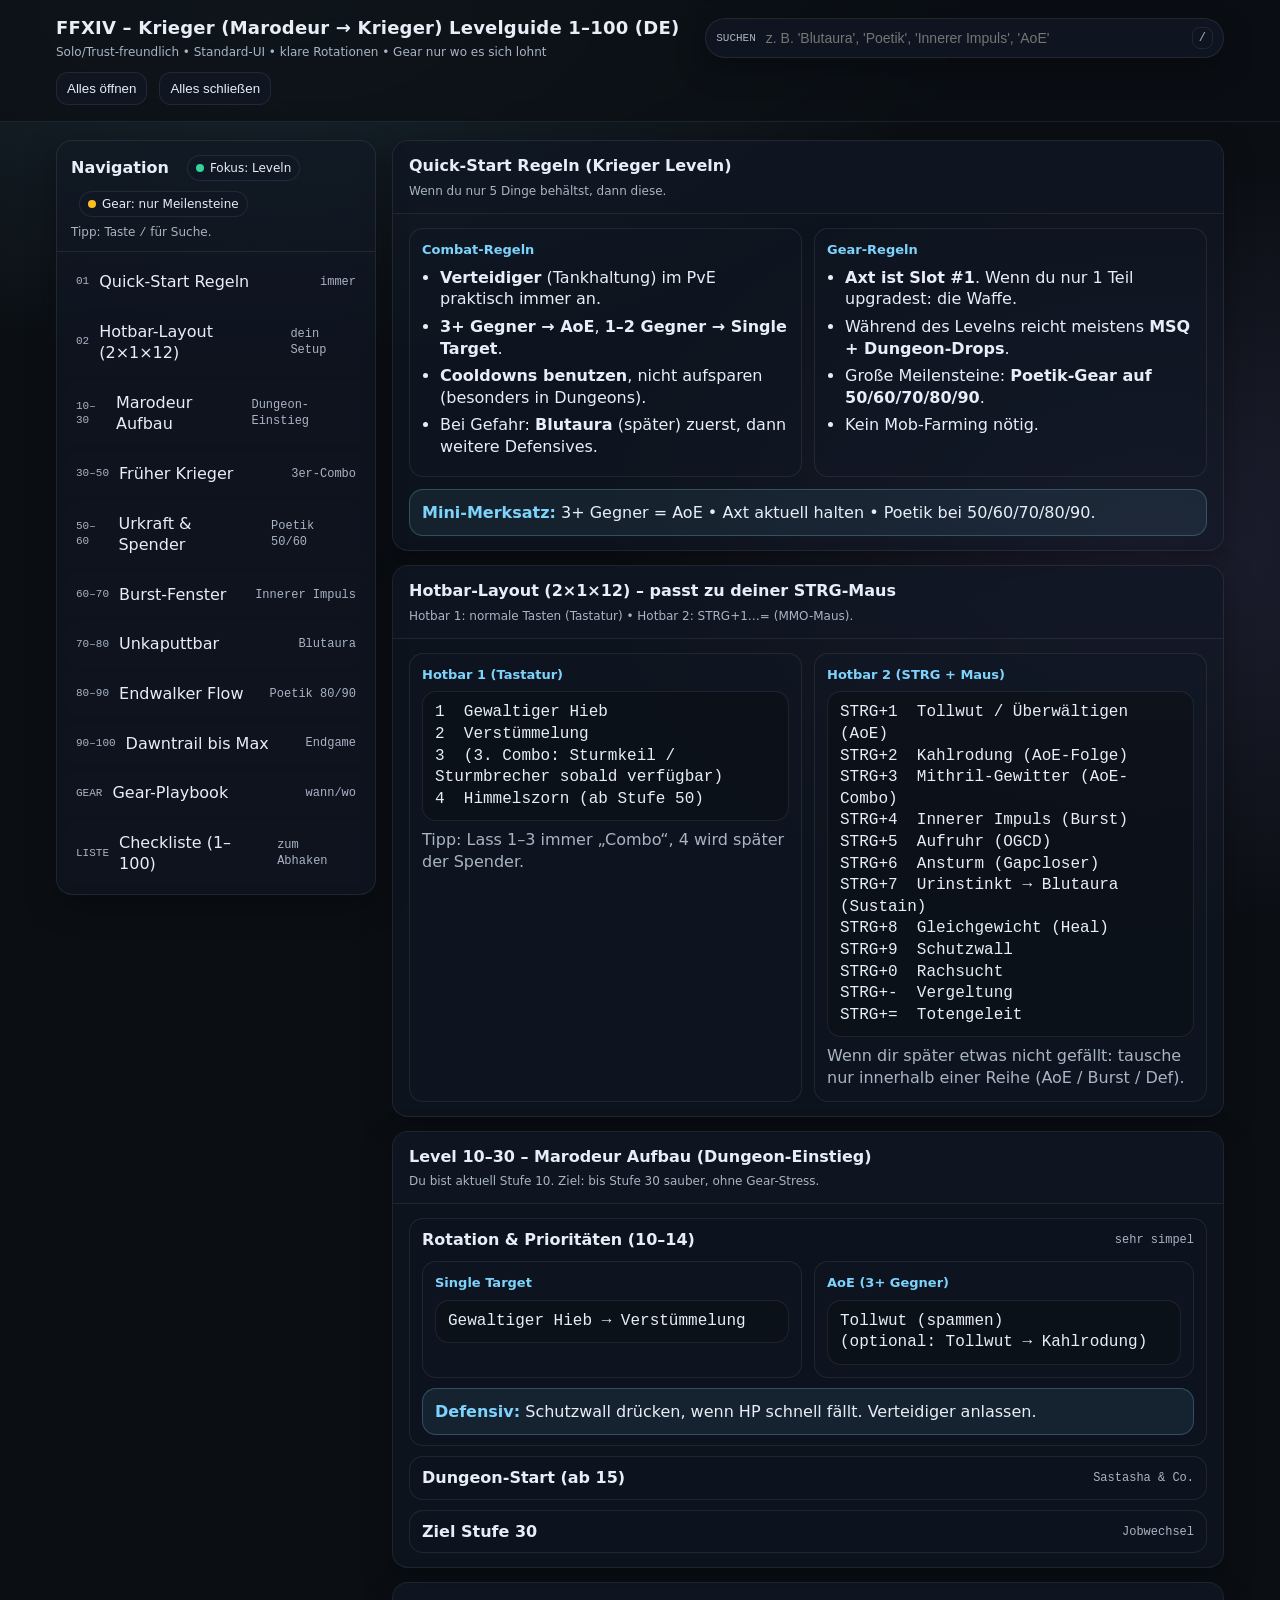
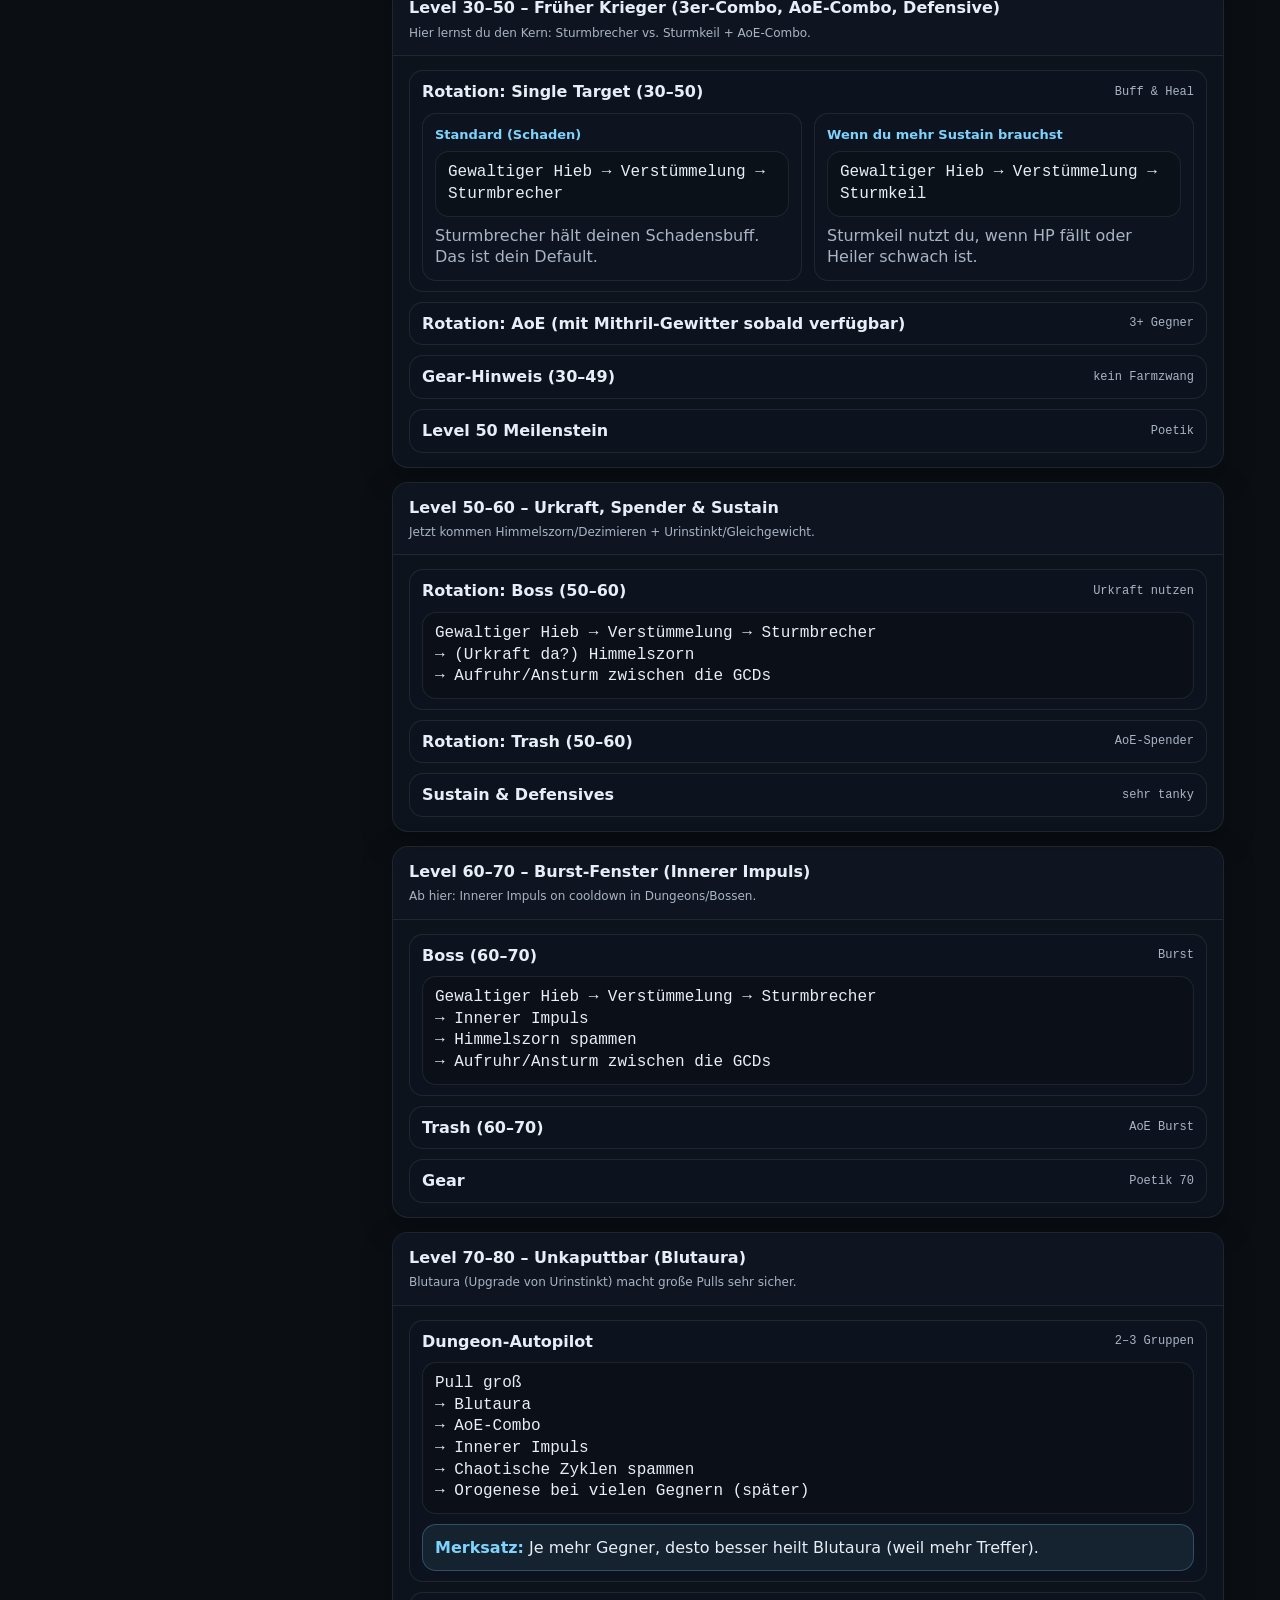
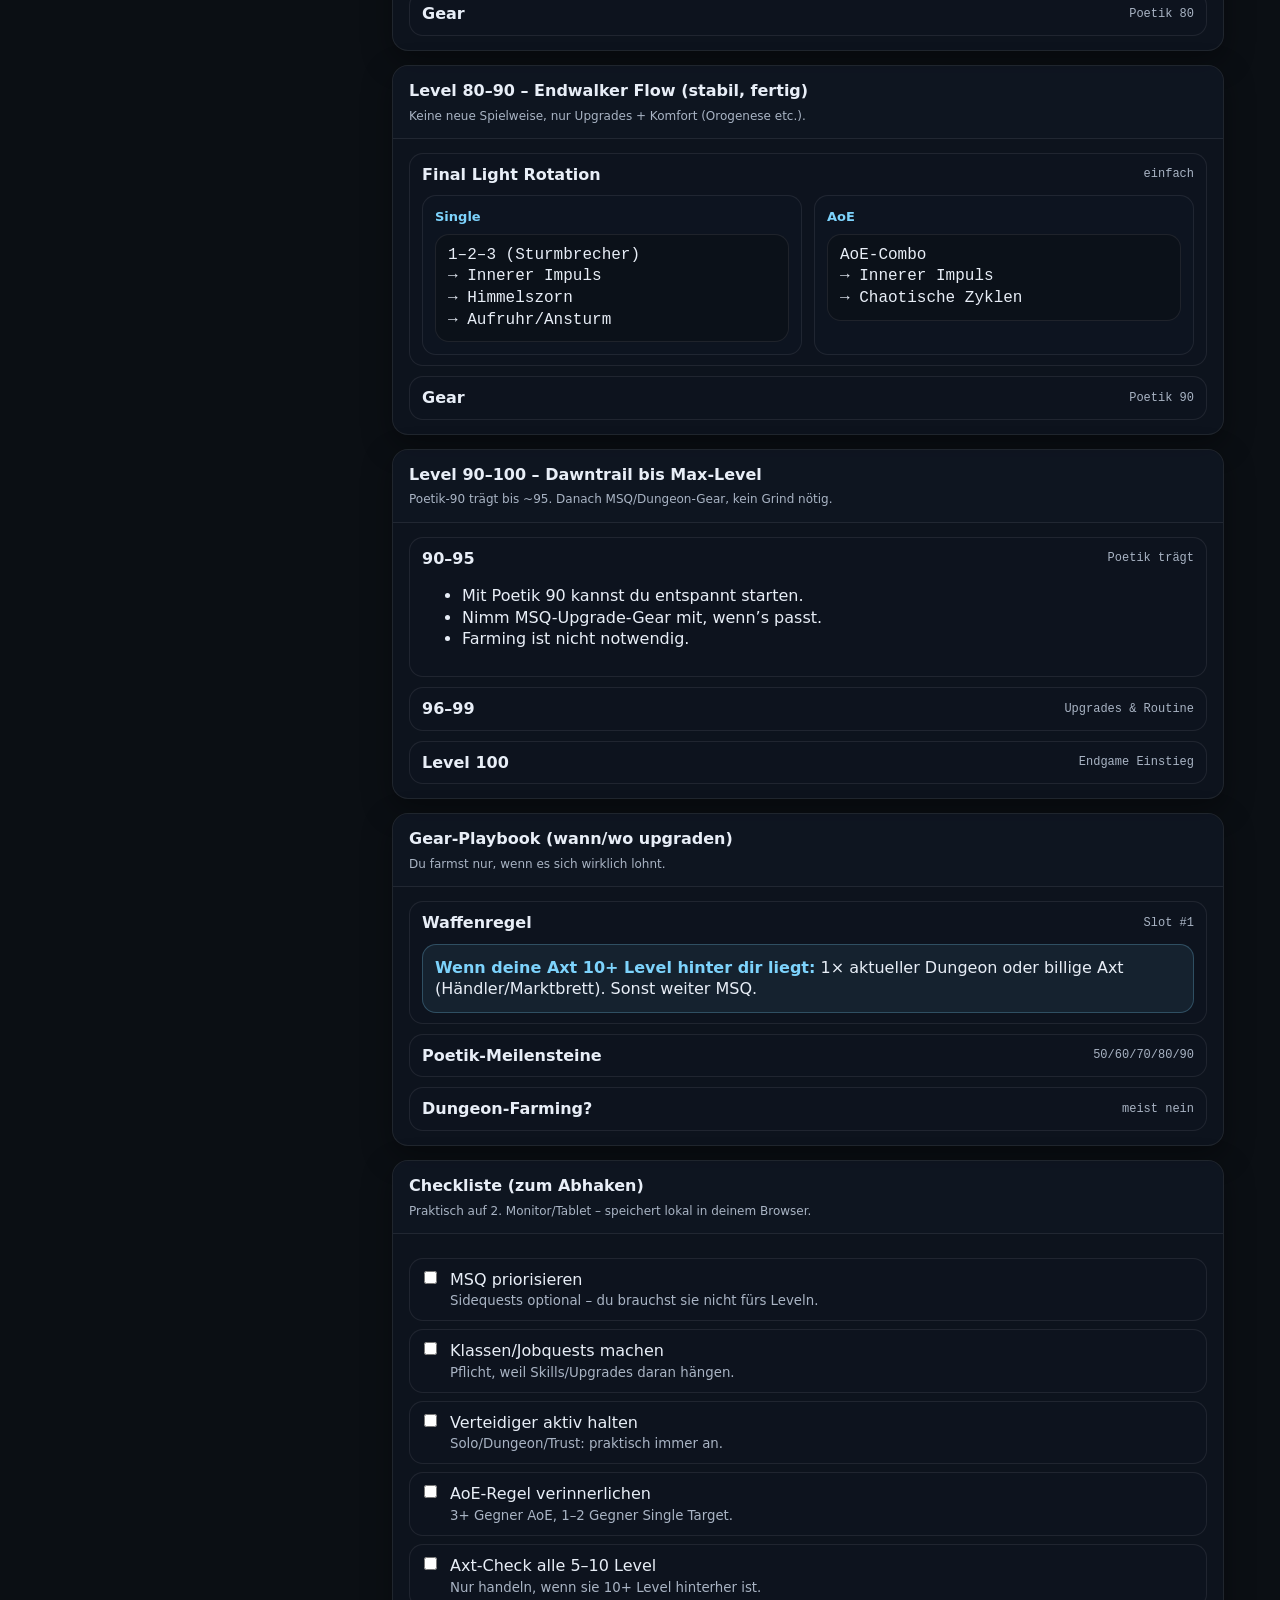
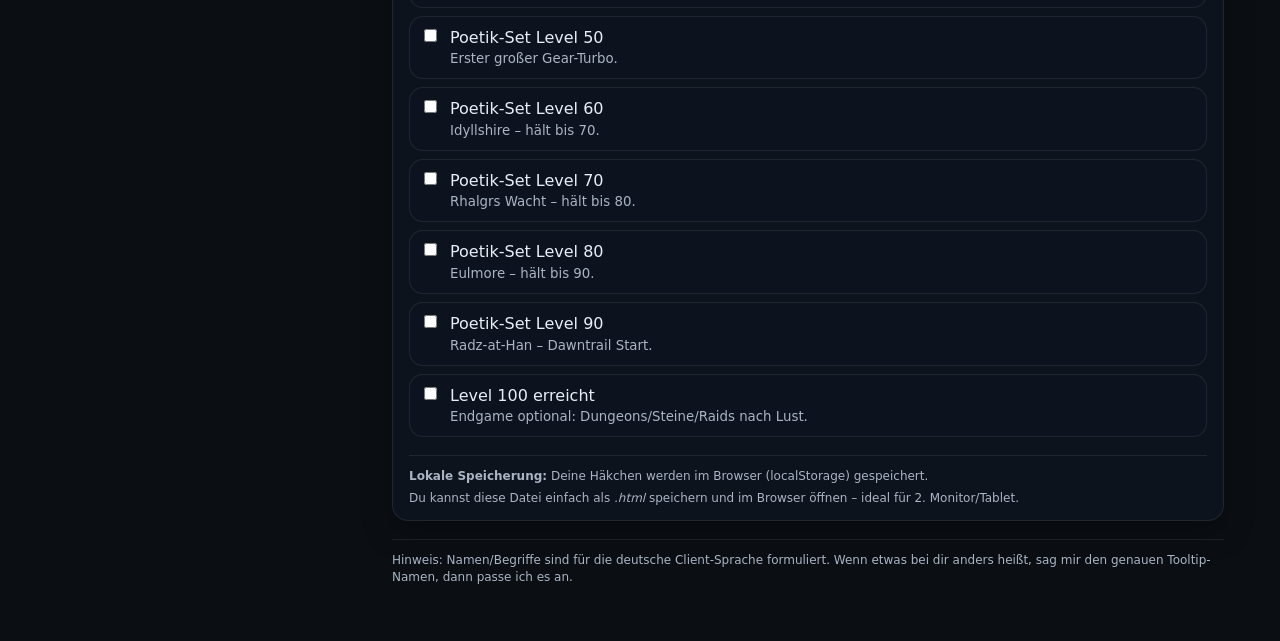
==== index.html @ 5a88d357 "Rename krieger_levelguide_1_100_de_companion_webseite.html to index.html" ====
<!doctype html>
<html lang="de">
<head>
  <meta charset="utf-8" />
  <meta name="viewport" content="width=device-width, initial-scale=1" />
  <title>FFXIV Krieger (Marodeur → Krieger) – Levelguide 1–100 (DE)</title>
  <style>
    :root{
      --bg:#0b0f14; --panel:#111826; --panel2:#0f1623; --text:#e8eef7; --muted:#a9b4c4;
      --accent:#7dd3fc; --accent2:#a78bfa; --ok:#34d399; --warn:#fbbf24; --bad:#fb7185;
      --border:rgba(255,255,255,.08);
      --shadow: 0 10px 30px rgba(0,0,0,.35);
      --radius: 16px;
      --mono: ui-monospace, SFMono-Regular, Menlo, Monaco, Consolas, "Liberation Mono", "Courier New", monospace;
      --sans: ui-sans-serif, system-ui, -apple-system, Segoe UI, Roboto, Helvetica, Arial, "Apple Color Emoji","Segoe UI Emoji";
    }
    *{box-sizing:border-box}
    body{
      margin:0; font-family:var(--sans); color:var(--text); background:radial-gradient(1200px 600px at 20% 0%, rgba(125,211,252,.12), transparent 60%),
      radial-gradient(1000px 700px at 90% 10%, rgba(167,139,250,.12), transparent 55%), var(--bg);
      line-height:1.35;
    }
    a{color:var(--accent)}
    header{
      position:sticky; top:0; z-index:50;
      backdrop-filter: blur(10px);
      background: rgba(11,15,20,.75);
      border-bottom:1px solid var(--border);
    }
    .wrap{max-width:1200px; margin:0 auto; padding:16px}
    .topbar{display:flex; gap:12px; align-items:center; flex-wrap:wrap}
    .title{
      display:flex; flex-direction:column; gap:4px; margin-right:auto;
    }
    .title h1{font-size:18px; margin:0; letter-spacing:.2px}
    .title p{margin:0; color:var(--muted); font-size:12px}
    .pill{display:inline-flex; gap:8px; align-items:center; padding:8px 10px; border:1px solid var(--border);
      background:rgba(17,24,38,.75); border-radius:999px; box-shadow: var(--shadow);
    }
    .pill input{background:transparent; border:0; color:var(--text); outline:none; width:min(420px, 70vw); font-size:14px}
    .pill .kbd{font-family:var(--mono); font-size:12px; color:var(--muted); border:1px solid var(--border); padding:2px 6px; border-radius:8px}
    .btn{
      cursor:pointer; border:1px solid var(--border); background:rgba(17,24,38,.75);
      color:var(--text); padding:8px 10px; border-radius:12px;
    }
    .btn:hover{border-color: rgba(125,211,252,.35)}

    main{max-width:1200px; margin:0 auto; padding:18px 16px 56px}

    .grid{display:grid; grid-template-columns: 320px 1fr; gap:16px; align-items:start}
    @media (max-width: 980px){ .grid{grid-template-columns:1fr} }

    nav{
      position:sticky; top:86px;
      border:1px solid var(--border);
      background:rgba(17,24,38,.55);
      border-radius:var(--radius);
      box-shadow: var(--shadow);
      overflow:hidden;
    }
    .navHead{padding:14px 14px 10px; border-bottom:1px solid var(--border)}
    .navHead .small{color:var(--muted); font-size:12px}
    .navList{padding:8px; display:grid; gap:6px}
    .navList a{
      text-decoration:none; color:var(--text);
      padding:10px 10px; border-radius:12px; border:1px solid transparent;
      background:rgba(15,22,35,.35);
      display:flex; gap:10px; align-items:center;
    }
    .navList a:hover{border-color:rgba(125,211,252,.25)}
    .tag{font-size:11px; color:var(--muted); font-family:var(--mono)}

    .card{
      border:1px solid var(--border);
      background:rgba(17,24,38,.55);
      border-radius:var(--radius);
      box-shadow: var(--shadow);
      overflow:hidden;
      margin-bottom:14px;
    }
    .cardHeader{padding:14px 16px; border-bottom:1px solid var(--border); background:rgba(15,22,35,.55)}
    .cardHeader h2{margin:0; font-size:16px}
    .cardHeader p{margin:6px 0 0; color:var(--muted); font-size:12px}
    .cardBody{padding:14px 16px}

    details{border:1px solid var(--border); background:rgba(15,22,35,.35); border-radius:14px; padding:10px 12px;}
    details + details{margin-top:10px}
    summary{cursor:pointer; list-style:none; display:flex; align-items:center; gap:10px}
    summary::-webkit-details-marker{display:none}
    .sumTitle{font-weight:600}
    .sumMeta{margin-left:auto; color:var(--muted); font-family:var(--mono); font-size:12px}

    .cols{display:grid; grid-template-columns: 1fr 1fr; gap:12px}
    @media (max-width: 820px){ .cols{grid-template-columns:1fr} }

    .box{border:1px solid var(--border); background:rgba(17,24,38,.35); border-radius:14px; padding:12px}
    .box h3{margin:0 0 8px; font-size:13px; color:var(--accent)}
    .box ul{margin:0; padding-left:18px; color:var(--text)}
    .box li{margin:6px 0}
    .muted{color:var(--muted)}

    .rot{
      font-family:var(--mono);
      border:1px solid var(--border);
      background:rgba(11,15,20,.55);
      border-radius:14px;
      padding:10px 12px;
      white-space:pre-wrap;
      margin:8px 0 0;
    }

    .callout{border:1px solid rgba(125,211,252,.25); background:rgba(125,211,252,.08); border-radius:14px; padding:12px;}
    .callout strong{color:var(--accent)}

    .checklist{display:grid; gap:8px; margin-top:10px}
    .chk{display:flex; gap:10px; align-items:flex-start; padding:10px; border-radius:14px; border:1px solid var(--border); background:rgba(15,22,35,.35)}
    .chk input{margin-top:2px}
    .chk span{color:var(--text)}
    .chk small{display:block; color:var(--muted); margin-top:2px}

    .footer{
      margin-top:18px; color:var(--muted); font-size:12px;
      border-top:1px solid var(--border);
      padding-top:12px;
    }

    .hint{font-family:var(--mono); color:var(--muted); font-size:12px}
    .badge{display:inline-flex; align-items:center; gap:6px; padding:4px 8px; border-radius:999px; border:1px solid var(--border);
      background:rgba(17,24,38,.6); font-size:12px; margin-left:8px}
    .dot{width:8px; height:8px; border-radius:999px; background:var(--ok)}
    .dot.warn{background:var(--warn)}
    .dot.bad{background:var(--bad)}

    .hidden{display:none !important}
  </style>
</head>
<body>
<header>
  <div class="wrap">
    <div class="topbar">
      <div class="title">
        <h1>FFXIV – Krieger (Marodeur → Krieger) Levelguide 1–100 (DE)</h1>
        <p>Solo/Trust-freundlich • Standard-UI • klare Rotationen • Gear nur wo es sich lohnt</p>
      </div>

      <div class="pill" title="Suche in Skills/Rotationen/Gear">
        <span class="tag">SUCHEN</span>
        <input id="q" placeholder="z. B. 'Blutaura', 'Poetik', 'Innerer Impuls', 'AoE'" />
        <span class="kbd">/</span>
      </div>

      <button class="btn" id="expandAll">Alles öffnen</button>
      <button class="btn" id="collapseAll">Alles schließen</button>
    </div>
  </div>
</header>

<main>
  <div class="grid">
    <nav>
      <div class="navHead">
        <div style="display:flex; align-items:center; gap:10px; flex-wrap:wrap">
          <strong>Navigation</strong>
          <span class="badge"><span class="dot"></span> Fokus: Leveln</span>
          <span class="badge"><span class="dot warn"></span> Gear: nur Meilensteine</span>
        </div>
        <div class="small" style="margin-top:6px">Tipp: Taste <span class="hint">/</span> für Suche.</div>
      </div>
      <div class="navList">
        <a href="#quick"><span class="tag">01</span> Quick-Start Regeln <span class="sumMeta">immer</span></a>
        <a href="#layout"><span class="tag">02</span> Hotbar-Layout (2×1×12) <span class="sumMeta">dein Setup</span></a>
        <a href="#p1"><span class="tag">10–30</span> Marodeur Aufbau <span class="sumMeta">Dungeon-Einstieg</span></a>
        <a href="#p2"><span class="tag">30–50</span> Früher Krieger <span class="sumMeta">3er-Combo</span></a>
        <a href="#p3"><span class="tag">50–60</span> Urkraft & Spender <span class="sumMeta">Poetik 50/60</span></a>
        <a href="#p4"><span class="tag">60–70</span> Burst-Fenster <span class="sumMeta">Innerer Impuls</span></a>
        <a href="#p5"><span class="tag">70–80</span> Unkaputtbar <span class="sumMeta">Blutaura</span></a>
        <a href="#p6"><span class="tag">80–90</span> Endwalker Flow <span class="sumMeta">Poetik 80/90</span></a>
        <a href="#p7"><span class="tag">90–100</span> Dawntrail bis Max <span class="sumMeta">Endgame</span></a>
        <a href="#gear"><span class="tag">GEAR</span> Gear-Playbook <span class="sumMeta">wann/wo</span></a>
        <a href="#check"><span class="tag">LISTE</span> Checkliste (1–100) <span class="sumMeta">zum Abhaken</span></a>
      </div>
    </nav>

    <section>
      <div class="card" id="quick">
        <div class="cardHeader">
          <h2>Quick-Start Regeln (Krieger Leveln)</h2>
          <p>Wenn du nur 5 Dinge behältst, dann diese.</p>
        </div>
        <div class="cardBody">
          <div class="cols">
            <div class="box">
              <h3>Combat-Regeln</h3>
              <ul>
                <li><strong>Verteidiger</strong> (Tankhaltung) im PvE praktisch immer an.</li>
                <li><strong>3+ Gegner → AoE</strong>, <strong>1–2 Gegner → Single Target</strong>.</li>
                <li><strong>Cooldowns benutzen</strong>, nicht aufsparen (besonders in Dungeons).</li>
                <li>Bei Gefahr: <strong>Blutaura</strong> (später) zuerst, dann weitere Defensives.</li>
              </ul>
            </div>
            <div class="box">
              <h3>Gear-Regeln</h3>
              <ul>
                <li><strong>Axt ist Slot #1</strong>. Wenn du nur 1 Teil upgradest: die Waffe.</li>
                <li>Während des Levelns reicht meistens <strong>MSQ + Dungeon-Drops</strong>.</li>
                <li>Große Meilensteine: <strong>Poetik-Gear auf 50/60/70/80/90</strong>.</li>
                <li>Kein Mob-Farming nötig.</li>
              </ul>
            </div>
          </div>
          <div class="callout" style="margin-top:12px">
            <strong>Mini-Merksatz:</strong> 3+ Gegner = AoE • Axt aktuell halten • Poetik bei 50/60/70/80/90.
          </div>
        </div>
      </div>

      <div class="card" id="layout">
        <div class="cardHeader">
          <h2>Hotbar-Layout (2×1×12) – passt zu deiner STRG-Maus</h2>
          <p>Hotbar 1: normale Tasten (Tastatur) • Hotbar 2: STRG+1…= (MMO-Maus).</p>
        </div>
        <div class="cardBody">
          <div class="cols">
            <div class="box">
              <h3>Hotbar 1 (Tastatur)</h3>
              <div class="rot">1  Gewaltiger Hieb
2  Verstümmelung
3  (3. Combo: Sturmkeil / Sturmbrecher sobald verfügbar)
4  Himmelszorn (ab Stufe 50)
</div>
              <p class="muted" style="margin:8px 0 0">Tipp: Lass 1–3 immer „Combo“, 4 wird später der Spender.</p>
            </div>
            <div class="box">
              <h3>Hotbar 2 (STRG + Maus)</h3>
              <div class="rot">STRG+1  Tollwut / Überwältigen (AoE)
STRG+2  Kahlrodung (AoE-Folge)
STRG+3  Mithril-Gewitter (AoE-Combo)
STRG+4  Innerer Impuls (Burst)
STRG+5  Aufruhr (OGCD)
STRG+6  Ansturm (Gapcloser)
STRG+7  Urinstinkt → Blutaura (Sustain)
STRG+8  Gleichgewicht (Heal)
STRG+9  Schutzwall
STRG+0  Rachsucht
STRG+-  Vergeltung
STRG+=  Totengeleit
</div>
              <p class="muted" style="margin:8px 0 0">Wenn dir später etwas nicht gefällt: tausche nur innerhalb einer Reihe (AoE / Burst / Def).</p>
            </div>
          </div>
        </div>
      </div>

      <!-- Phase 10-30 -->
      <div class="card" id="p1">
        <div class="cardHeader">
          <h2>Level 10–30 – Marodeur Aufbau (Dungeon-Einstieg)</h2>
          <p>Du bist aktuell Stufe 10. Ziel: bis Stufe 30 sauber, ohne Gear-Stress.</p>
        </div>
        <div class="cardBody">
          <details open>
            <summary><span class="sumTitle">Rotation & Prioritäten (10–14)</span><span class="sumMeta">sehr simpel</span></summary>
            <div class="cols" style="margin-top:10px">
              <div class="box">
                <h3>Single Target</h3>
                <div class="rot">Gewaltiger Hieb → Verstümmelung</div>
              </div>
              <div class="box">
                <h3>AoE (3+ Gegner)</h3>
                <div class="rot">Tollwut (spammen)  
(optional: Tollwut → Kahlrodung)</div>
              </div>
            </div>
            <div class="callout" style="margin-top:10px"><strong>Defensiv:</strong> Schutzwall drücken, wenn HP schnell fällt. Verteidiger anlassen.</div>
          </details>

          <details>
            <summary><span class="sumTitle">Dungeon-Start (ab 15)</span><span class="sumMeta">Sastasha & Co.</span></summary>
            <div style="margin-top:10px" class="cols">
              <div class="box">
                <h3>Was du tust</h3>
                <ul>
                  <li>2 Gruppen pullen ist okay, wenn Heiler da ist.</li>
                  <li>AoE halten: Tollwut (später AoE-Combo).</li>
                  <li>Wenn’s brennt: Schutzwall.</li>
                </ul>
              </div>
              <div class="box">
                <h3>Gear-Hinweis</h3>
                <ul>
                  <li>Ein Durchlauf pro Dungeon reicht.</li>
                  <li>Axt nur ersetzen, wenn sie <strong>10+ Level</strong> hinterherhinkt.</li>
                  <li>Wenn nötig: Händler/Marktbrett „billigste passende Axt“.</li>
                </ul>
              </div>
            </div>
          </details>

          <details>
            <summary><span class="sumTitle">Ziel Stufe 30</span><span class="sumMeta">Jobwechsel</span></summary>
            <div class="callout" style="margin-top:10px"><strong>Pflicht:</strong> Marodeur-Klassenquests bis 30 machen → dann Jobquest für <strong>Krieger</strong> und Job-Stein anlegen.</div>
          </details>
        </div>
      </div>

      <!-- Phase 30-50 -->
      <div class="card" id="p2">
        <div class="cardHeader">
          <h2>Level 30–50 – Früher Krieger (3er-Combo, AoE-Combo, Defensive)</h2>
          <p>Hier lernst du den Kern: Sturmbrecher vs. Sturmkeil + AoE-Combo.</p>
        </div>
        <div class="cardBody">
          <details open>
            <summary><span class="sumTitle">Rotation: Single Target (30–50)</span><span class="sumMeta">Buff & Heal</span></summary>
            <div class="cols" style="margin-top:10px">
              <div class="box">
                <h3>Standard (Schaden)</h3>
                <div class="rot">Gewaltiger Hieb → Verstümmelung → Sturmbrecher</div>
                <p class="muted" style="margin:8px 0 0">Sturmbrecher hält deinen Schadensbuff. Das ist dein Default.</p>
              </div>
              <div class="box">
                <h3>Wenn du mehr Sustain brauchst</h3>
                <div class="rot">Gewaltiger Hieb → Verstümmelung → Sturmkeil</div>
                <p class="muted" style="margin:8px 0 0">Sturmkeil nutzt du, wenn HP fällt oder Heiler schwach ist.</p>
              </div>
            </div>
          </details>

          <details>
            <summary><span class="sumTitle">Rotation: AoE (mit Mithril-Gewitter sobald verfügbar)</span><span class="sumMeta">3+ Gegner</span></summary>
            <div class="rot" style="margin-top:10px">Tollwut → Kahlrodung → Mithril-Gewitter</div>
          </details>

          <details>
            <summary><span class="sumTitle">Gear-Hinweis (30–49)</span><span class="sumMeta">kein Farmzwang</span></summary>
            <div class="cols" style="margin-top:10px">
              <div class="box">
                <h3>Wann du etwas tust</h3>
                <ul>
                  <li>Nur wenn die <strong>Axt</strong> 10+ Level hinterher ist.</li>
                  <li>Sonst: MSQ + Dungeon-Drops reichen.</li>
                </ul>
              </div>
              <div class="box">
                <h3>Gute „Einmal mitnehmen“-Dungeons</h3>
                <ul>
                  <li>Brayflox’ Langrast</li>
                  <li>Steinwacht</li>
                  <li>jeweils 1× reicht</li>
                </ul>
              </div>
            </div>
          </details>

          <details>
            <summary><span class="sumTitle">Level 50 Meilenstein</span><span class="sumMeta">Poetik</span></summary>
            <div class="callout" style="margin-top:10px"><strong>Jetzt lohnt Gear aktiv:</strong> Poetik-Set + Axt holen (Level 50). Danach ist 50–60 super entspannt.</div>
          </details>
        </div>
      </div>

      <!-- Phase 50-60 -->
      <div class="card" id="p3">
        <div class="cardHeader">
          <h2>Level 50–60 – Urkraft, Spender & Sustain</h2>
          <p>Jetzt kommen Himmelszorn/Dezimieren + Urinstinkt/Gleichgewicht.</p>
        </div>
        <div class="cardBody">
          <details open>
            <summary><span class="sumTitle">Rotation: Boss (50–60)</span><span class="sumMeta">Urkraft nutzen</span></summary>
            <div class="rot" style="margin-top:10px">Gewaltiger Hieb → Verstümmelung → Sturmbrecher
→ (Urkraft da?) Himmelszorn
→ Aufruhr/Ansturm zwischen die GCDs</div>
          </details>

          <details>
            <summary><span class="sumTitle">Rotation: Trash (50–60)</span><span class="sumMeta">AoE-Spender</span></summary>
            <div class="rot" style="margin-top:10px">Tollwut → Kahlrodung → Mithril-Gewitter
→ (Urkraft da?) Dezimieren</div>
          </details>

          <details>
            <summary><span class="sumTitle">Sustain & Defensives</span><span class="sumMeta">sehr tanky</span></summary>
            <div class="cols" style="margin-top:10px">
              <div class="box">
                <h3>Wenn es wehtut</h3>
                <ul>
                  <li><strong>Urinstinkt</strong> (später Upgrade) aktivieren</li>
                  <li>Bei Bedarf <strong>Gleichgewicht</strong> als Sofort-Heal</li>
                </ul>
              </div>
              <div class="box">
                <h3>Gear</h3>
                <ul>
                  <li>Poetik auf 50 holen, auf 60 erneut Poetik (Idyllshire).</li>
                  <li>Dazwischen nichts farmen nötig.</li>
                </ul>
              </div>
            </div>
          </details>
        </div>
      </div>

      <!-- Phase 60-70 -->
      <div class="card" id="p4">
        <div class="cardHeader">
          <h2>Level 60–70 – Burst-Fenster (Innerer Impuls)</h2>
          <p>Ab hier: Innerer Impuls on cooldown in Dungeons/Bossen.</p>
        </div>
        <div class="cardBody">
          <details open>
            <summary><span class="sumTitle">Boss (60–70)</span><span class="sumMeta">Burst</span></summary>
            <div class="rot" style="margin-top:10px">Gewaltiger Hieb → Verstümmelung → Sturmbrecher
→ Innerer Impuls
→ Himmelszorn spammen
→ Aufruhr/Ansturm zwischen die GCDs</div>
          </details>
          <details>
            <summary><span class="sumTitle">Trash (60–70)</span><span class="sumMeta">AoE Burst</span></summary>
            <div class="rot" style="margin-top:10px">AoE-Combo
→ Innerer Impuls
→ Dezimieren (später: Chaotische Zyklen) spammen</div>
          </details>
          <details>
            <summary><span class="sumTitle">Gear</span><span class="sumMeta">Poetik 70</span></summary>
            <div class="callout" style="margin-top:10px"><strong>Level 70:</strong> Poetik-Set + Axt (Rhalgrs Wacht). Dazwischen reicht dein Gear.</div>
          </details>
        </div>
      </div>

      <!-- Phase 70-80 -->
      <div class="card" id="p5">
        <div class="cardHeader">
          <h2>Level 70–80 – Unkaputtbar (Blutaura)</h2>
          <p>Blutaura (Upgrade von Urinstinkt) macht große Pulls sehr sicher.</p>
        </div>
        <div class="cardBody">
          <details open>
            <summary><span class="sumTitle">Dungeon-Autopilot</span><span class="sumMeta">2–3 Gruppen</span></summary>
            <div class="rot" style="margin-top:10px">Pull groß
→ Blutaura
→ AoE-Combo
→ Innerer Impuls
→ Chaotische Zyklen spammen
→ Orogenese bei vielen Gegnern (später)</div>
            <div class="callout" style="margin-top:10px"><strong>Merksatz:</strong> Je mehr Gegner, desto besser heilt Blutaura (weil mehr Treffer).</div>
          </details>
          <details>
            <summary><span class="sumTitle">Gear</span><span class="sumMeta">Poetik 80</span></summary>
            <div class="callout" style="margin-top:10px"><strong>Level 80:</strong> Poetik-Set + Axt (Eulmore). Bis dahin reicht 70er Gear.</div>
          </details>
        </div>
      </div>

      <!-- Phase 80-90 -->
      <div class="card" id="p6">
        <div class="cardHeader">
          <h2>Level 80–90 – Endwalker Flow (stabil, fertig)</h2>
          <p>Keine neue Spielweise, nur Upgrades + Komfort (Orogenese etc.).</p>
        </div>
        <div class="cardBody">
          <details open>
            <summary><span class="sumTitle">Final Light Rotation</span><span class="sumMeta">einfach</span></summary>
            <div class="cols" style="margin-top:10px">
              <div class="box">
                <h3>Single</h3>
                <div class="rot">1–2–3 (Sturmbrecher)
→ Innerer Impuls
→ Himmelszorn
→ Aufruhr/Ansturm</div>
              </div>
              <div class="box">
                <h3>AoE</h3>
                <div class="rot">AoE-Combo
→ Innerer Impuls
→ Chaotische Zyklen</div>
              </div>
            </div>
          </details>
          <details>
            <summary><span class="sumTitle">Gear</span><span class="sumMeta">Poetik 90</span></summary>
            <div class="callout" style="margin-top:10px"><strong>Level 90:</strong> Poetik-Set + Axt (Radz-at-Han). Perfekt als Start in Dawntrail.</div>
          </details>
        </div>
      </div>

      <!-- Phase 90-100 -->
      <div class="card" id="p7">
        <div class="cardHeader">
          <h2>Level 90–100 – Dawntrail bis Max-Level</h2>
          <p>Poetik-90 trägt bis ~95. Danach MSQ/Dungeon-Gear, kein Grind nötig.</p>
        </div>
        <div class="cardBody">
          <details open>
            <summary><span class="sumTitle">90–95</span><span class="sumMeta">Poetik trägt</span></summary>
            <ul>
              <li>Mit Poetik 90 kannst du entspannt starten.</li>
              <li>Nimm MSQ-Upgrade-Gear mit, wenn’s passt.</li>
              <li>Farming ist nicht notwendig.</li>
            </ul>
          </details>
          <details>
            <summary><span class="sumTitle">96–99</span><span class="sumMeta">Upgrades & Routine</span></summary>
            <ul>
              <li>Rotation bleibt gleich, nur Potency/QoL-Verbesserungen.</li>
              <li>Wichtigster Slot bleibt die Axt; Dungeon-Drops einfach mitnehmen.</li>
            </ul>
          </details>
          <details>
            <summary><span class="sumTitle">Level 100</span><span class="sumMeta">Endgame Einstieg</span></summary>
            <div class="callout" style="margin-top:10px"><strong>Nach MSQ:</strong> MSQ-Endgear + Dungeons/Steine/Normale Raids nach Wunsch. Für „nur PvE normal“ reicht MSQ/Dungeon.</div>
          </details>
        </div>
      </div>

      <div class="card" id="gear">
        <div class="cardHeader">
          <h2>Gear-Playbook (wann/wo upgraden)</h2>
          <p>Du farmst nur, wenn es sich wirklich lohnt.</p>
        </div>
        <div class="cardBody">
          <details open>
            <summary><span class="sumTitle">Waffenregel</span><span class="sumMeta">Slot #1</span></summary>
            <div class="callout" style="margin-top:10px"><strong>Wenn deine Axt 10+ Level hinter dir liegt:</strong> 1× aktueller Dungeon oder billige Axt (Händler/Marktbrett). Sonst weiter MSQ.</div>
          </details>
          <details>
            <summary><span class="sumTitle">Poetik-Meilensteine</span><span class="sumMeta">50/60/70/80/90</span></summary>
            <ul>
              <li><strong>50:</strong> Poetik-Set + Axt (Mor Dhona)</li>
              <li><strong>60:</strong> Poetik-Set + Axt (Idyllshire)</li>
              <li><strong>70:</strong> Poetik-Set + Axt (Rhalgrs Wacht)</li>
              <li><strong>80:</strong> Poetik-Set + Axt (Eulmore)</li>
              <li><strong>90:</strong> Poetik-Set + Axt (Radz-at-Han)</li>
            </ul>
            <p class="muted">Wenn dir ein Ort noch fehlt: erst MSQ weiter, dann ist der Vendor verfügbar.</p>
          </details>
          <details>
            <summary><span class="sumTitle">Dungeon-Farming?</span><span class="sumMeta">meist nein</span></summary>
            <ul>
              <li>Während des Levelns: <strong>kein Grind nötig</strong>.</li>
              <li>Ein Dungeon lohnt sich höchstens, wenn du die Waffe dringend brauchst.</li>
              <li>Ab Max-Level farmst du nur, wenn du Endgame-Progress willst.</li>
            </ul>
          </details>
        </div>
      </div>

      <div class="card" id="check">
        <div class="cardHeader">
          <h2>Checkliste (zum Abhaken)</h2>
          <p>Praktisch auf 2. Monitor/Tablet – speichert lokal in deinem Browser.</p>
        </div>
        <div class="cardBody">
          <div class="checklist" id="checklist">
            <label class="chk"><input type="checkbox" data-key="msq"/><span>MSQ priorisieren <small>Sidequests optional – du brauchst sie nicht fürs Leveln.</small></span></label>
            <label class="chk"><input type="checkbox" data-key="classq"/><span>Klassen/Jobquests machen <small>Pflicht, weil Skills/Upgrades daran hängen.</small></span></label>
            <label class="chk"><input type="checkbox" data-key="stance"/><span>Verteidiger aktiv halten <small>Solo/Dungeon/Trust: praktisch immer an.</small></span></label>
            <label class="chk"><input type="checkbox" data-key="aoe"/><span>AoE-Regel verinnerlichen <small>3+ Gegner AoE, 1–2 Gegner Single Target.</small></span></label>
            <label class="chk"><input type="checkbox" data-key="weapon"/><span>Axt-Check alle 5–10 Level <small>Nur handeln, wenn sie 10+ Level hinterher ist.</small></span></label>
            <label class="chk"><input type="checkbox" data-key="poe50"/><span>Poetik-Set Level 50 <small>Erster großer Gear-Turbo.</small></span></label>
            <label class="chk"><input type="checkbox" data-key="poe60"/><span>Poetik-Set Level 60 <small>Idyllshire – hält bis 70.</small></span></label>
            <label class="chk"><input type="checkbox" data-key="poe70"/><span>Poetik-Set Level 70 <small>Rhalgrs Wacht – hält bis 80.</small></span></label>
            <label class="chk"><input type="checkbox" data-key="poe80"/><span>Poetik-Set Level 80 <small>Eulmore – hält bis 90.</small></span></label>
            <label class="chk"><input type="checkbox" data-key="poe90"/><span>Poetik-Set Level 90 <small>Radz-at-Han – Dawntrail Start.</small></span></label>
            <label class="chk"><input type="checkbox" data-key="max"/><span>Level 100 erreicht <small>Endgame optional: Dungeons/Steine/Raids nach Lust.</small></span></label>
          </div>
          <div class="footer">
            <div><strong>Lokale Speicherung:</strong> Deine Häkchen werden im Browser (localStorage) gespeichert.</div>
            <div class="muted" style="margin-top:6px">Du kannst diese Datei einfach als <em>.html</em> speichern und im Browser öffnen – ideal für 2. Monitor/Tablet.</div>
          </div>
        </div>
      </div>

      <div class="footer">
        <div>Hinweis: Namen/Begriffe sind für die deutsche Client-Sprache formuliert. Wenn etwas bei dir anders heißt, sag mir den genauen Tooltip-Namen, dann passe ich es an.</div>
      </div>

    </section>
  </div>
</main>

<script>
  // Search (/) focus
  const q = document.getElementById('q');
  window.addEventListener('keydown', (e) => {
    if (e.key === '/' && document.activeElement !== q) {
      e.preventDefault();
      q.focus();
    }
    if (e.key === 'Escape' && document.activeElement === q) {
      q.blur();
      q.value = '';
      runSearch('');
    }
  });

  // Expand / collapse all
  const expandAll = document.getElementById('expandAll');
  const collapseAll = document.getElementById('collapseAll');
  const allDetails = () => Array.from(document.querySelectorAll('details'));

  expandAll.addEventListener('click', () => allDetails().forEach(d => d.open = true));
  collapseAll.addEventListener('click', () => allDetails().forEach(d => d.open = false));

  // Search filter: hides cards/sections that don't match
  function runSearch(term){
    const t = term.trim().toLowerCase();
    const cards = Array.from(document.querySelectorAll('.card'));
    if (!t){ cards.forEach(c => c.classList.remove('hidden')); return; }

    cards.forEach(c => {
      const text = c.innerText.toLowerCase();
      const ok = text.includes(t);
      c.classList.toggle('hidden', !ok);
    });
  }
  q.addEventListener('input', () => runSearch(q.value));

  // Checklist persistence
  const keyPrefix = 'ffxiv_war_guide_';
  const checklist = document.getElementById('checklist');
  const boxes = Array.from(checklist.querySelectorAll('input[type="checkbox"]'));

  // load
  boxes.forEach(b => {
    const k = keyPrefix + b.dataset.key;
    const v = localStorage.getItem(k);
    if (v === '1') b.checked = true;
  });

  // save
  boxes.forEach(b => {
    b.addEventListener('change', () => {
      const k = keyPrefix + b.dataset.key;
      localStorage.setItem(k, b.checked ? '1' : '0');
    });
  });
</script>
</body>
</html>
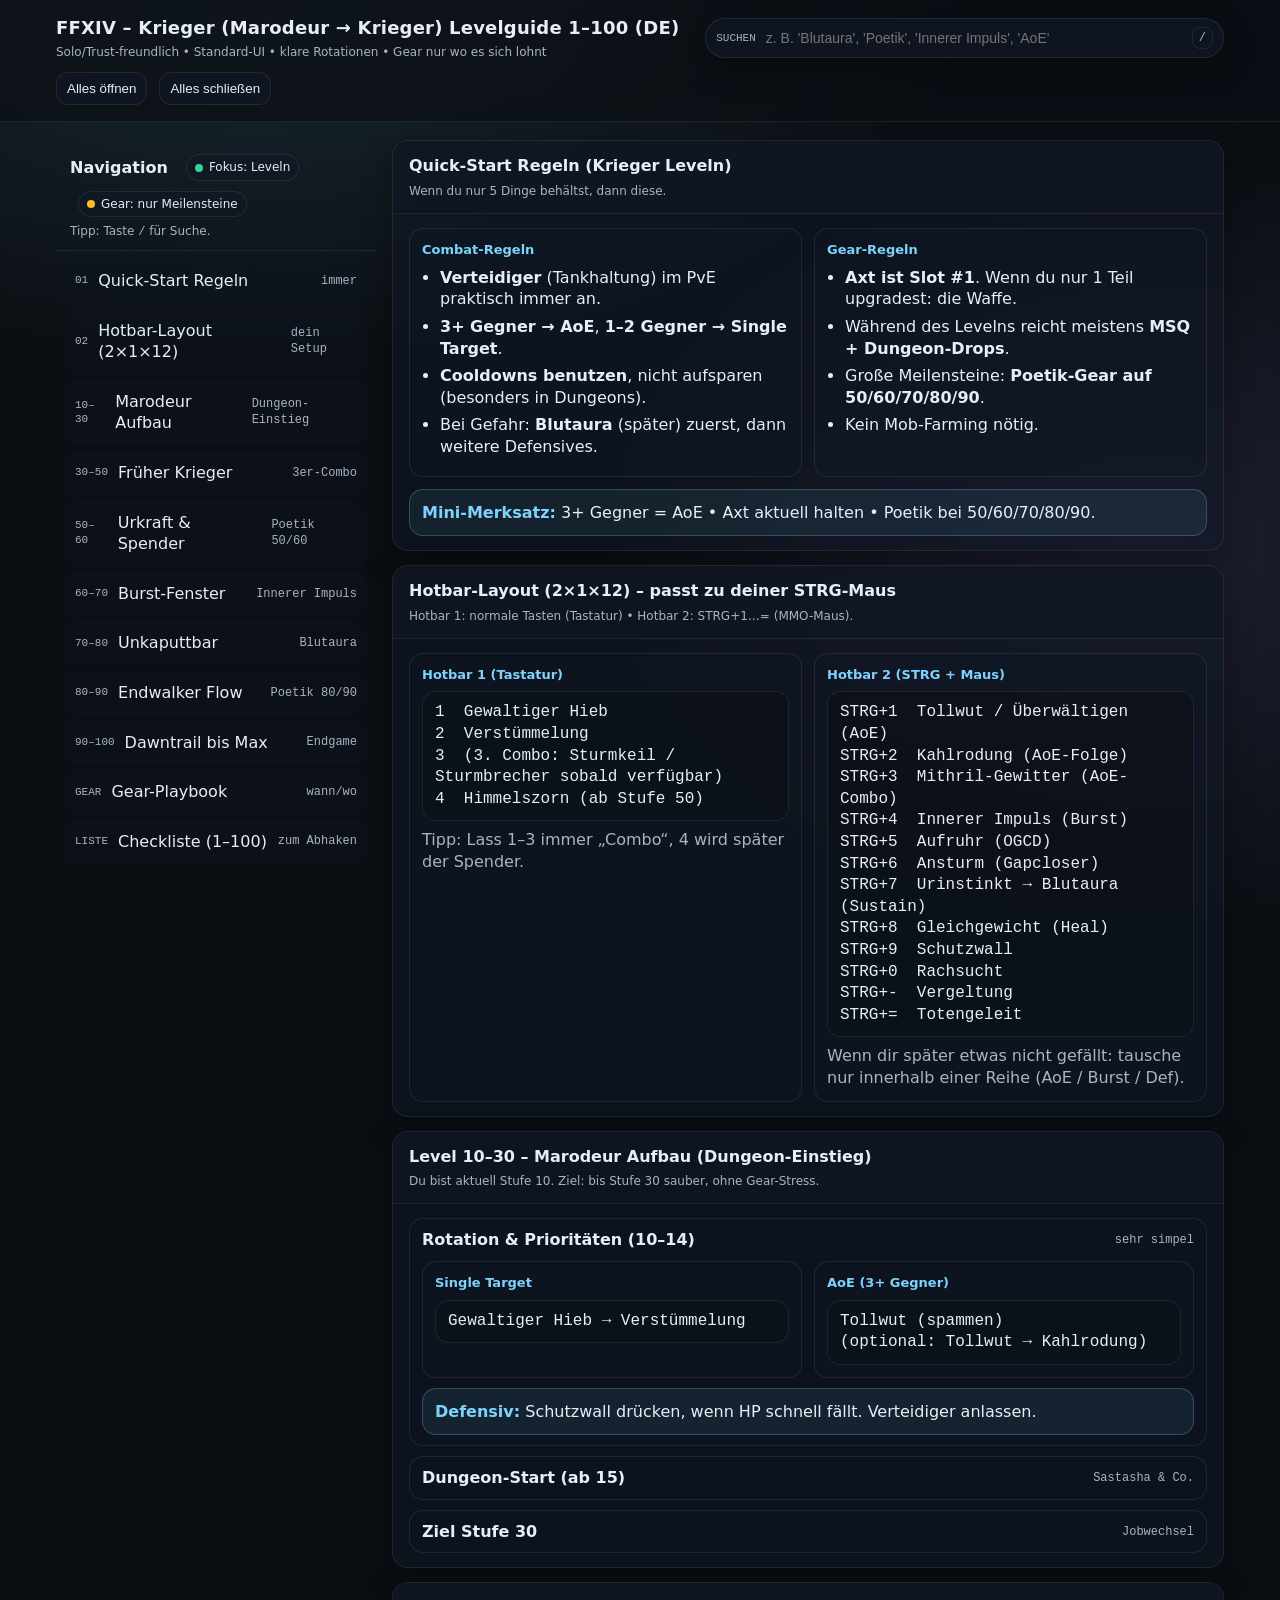
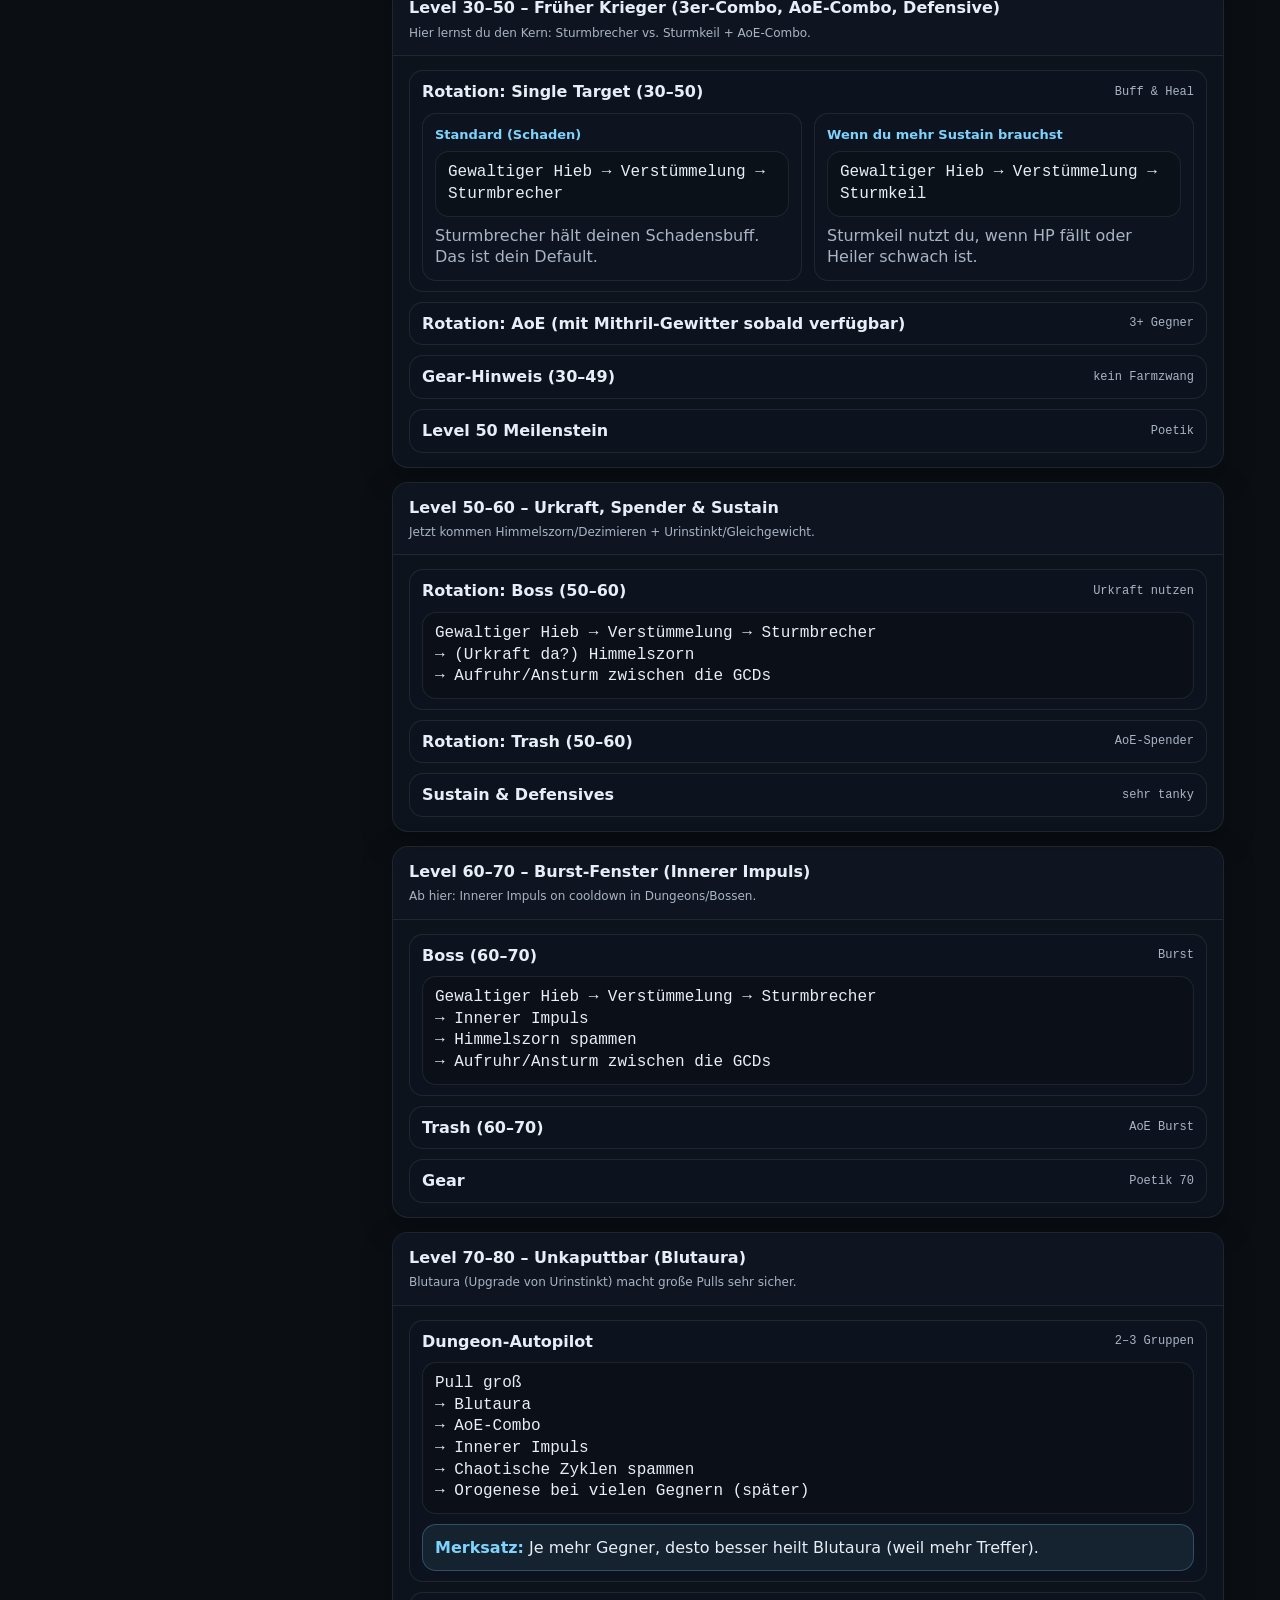
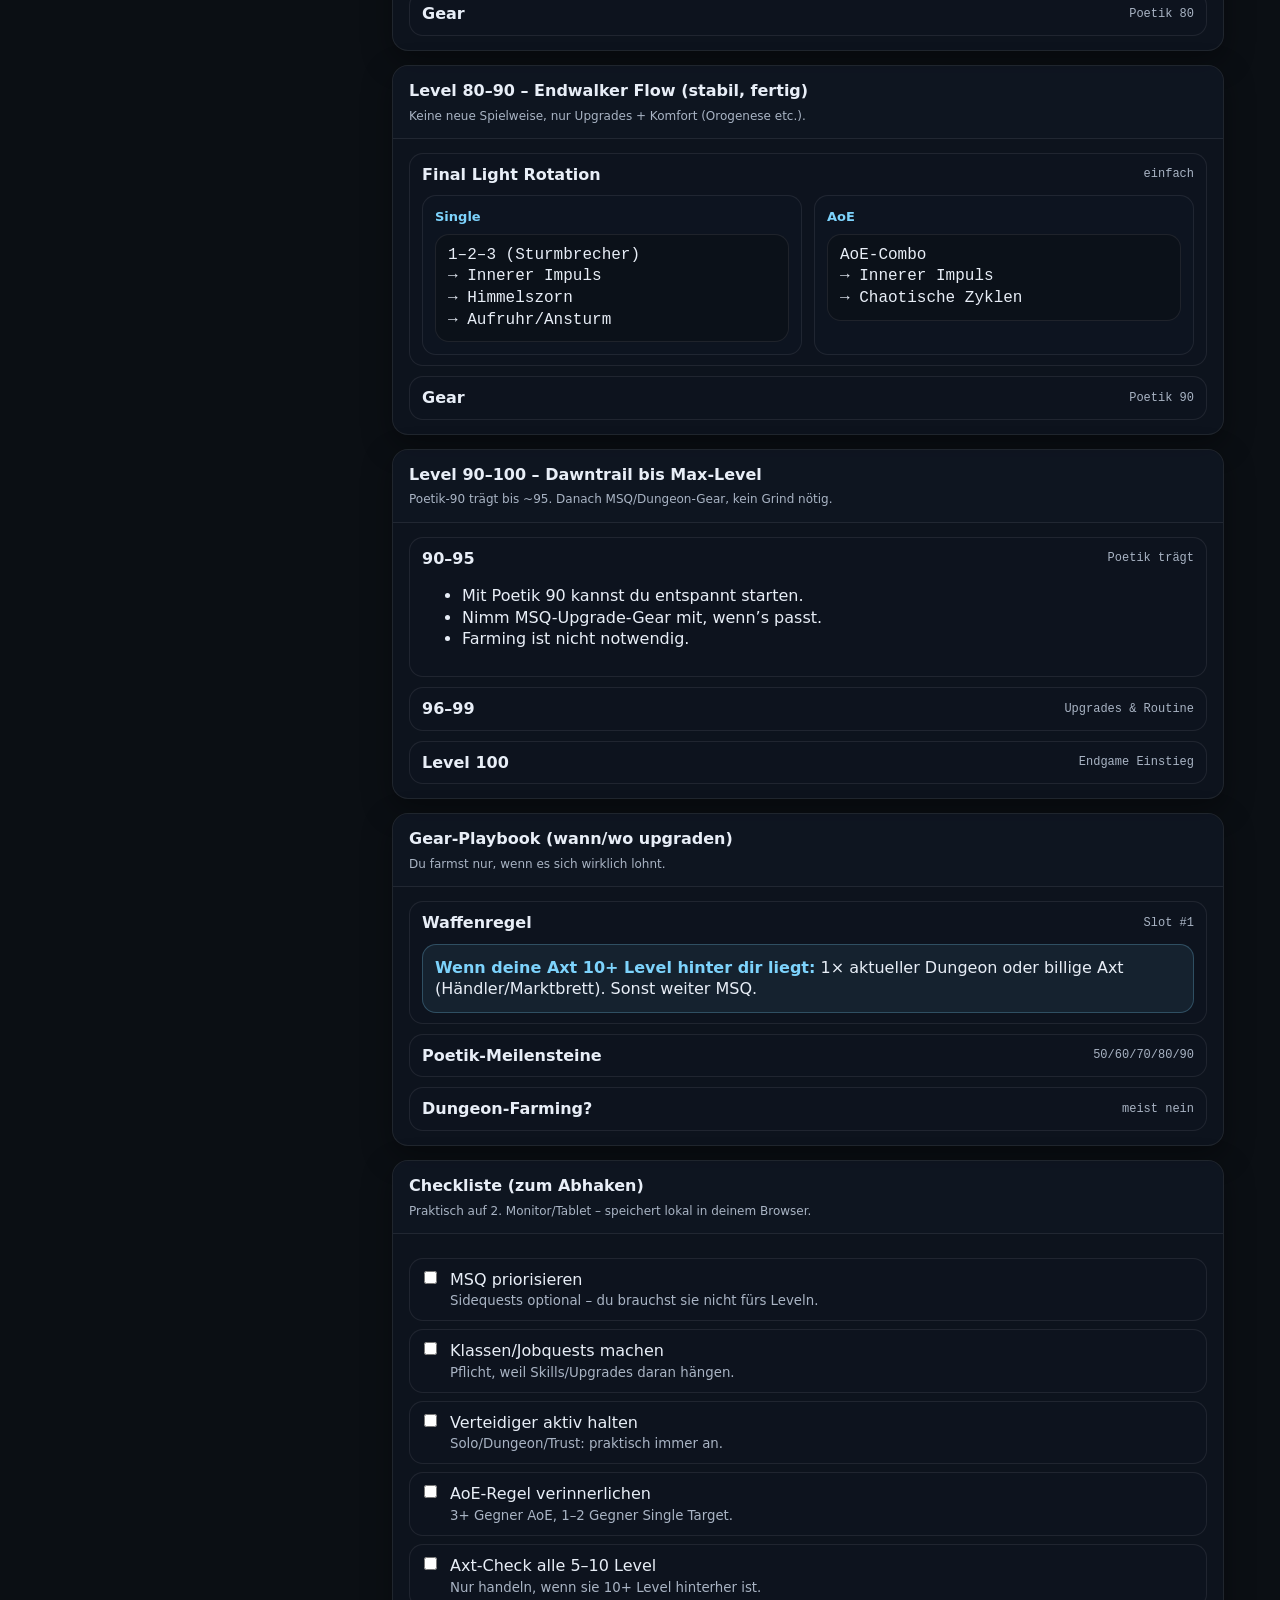
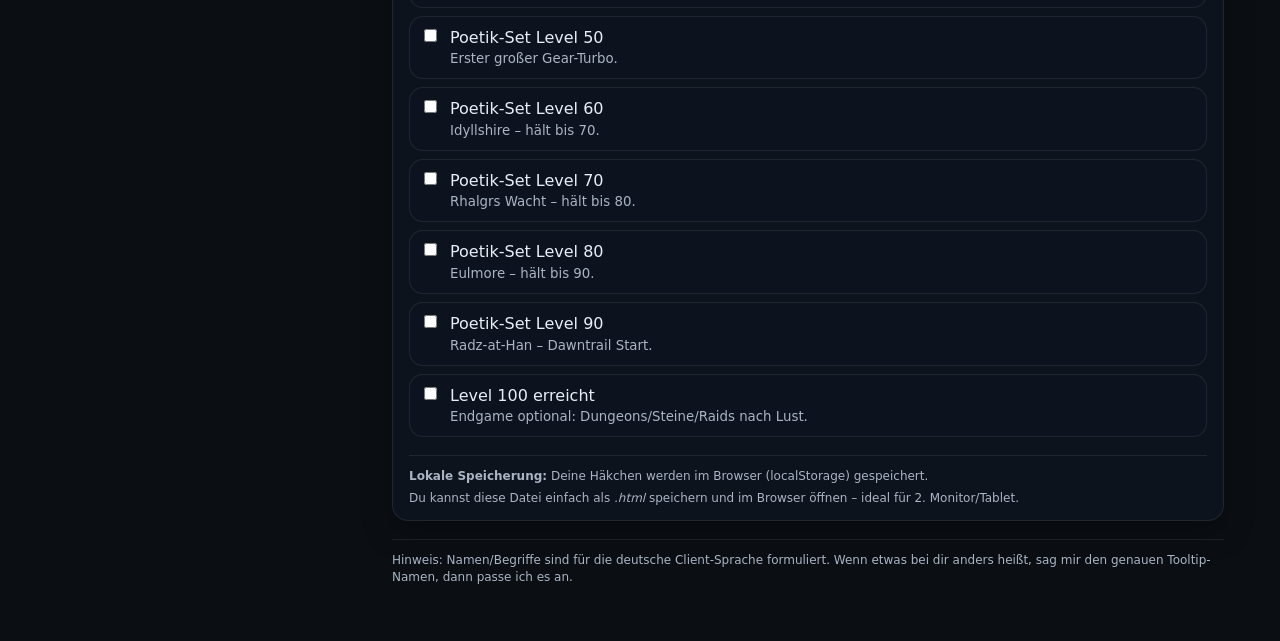
==== commit 7b2c9b6a: "Update index.html" ====
--- a/index.html
+++ b/index.html
@@ -51,13 +51,18 @@
     @media (max-width: 980px){ .grid{grid-template-columns:1fr} }
 
     nav{
-      position:sticky; top:86px;
-      border:1px solid var(--border);
-      background:rgba(17,24,38,.55);
-      border-radius:var(--radius);
-      box-shadow: var(--shadow);
-      overflow:hidden;
-    }
+        position:relative; /* Standard: NICHT sticky */
+        top:auto;
+      }
+      
+      /* Sticky Navigation NUR auf großen Screens */
+      @media (min-width: 1024px){
+        nav{
+          position:sticky;
+          top:86px;
+        }
+      }
+
     .navHead{padding:14px 14px 10px; border-bottom:1px solid var(--border)}
     .navHead .small{color:var(--muted); font-size:12px}
     .navList{padding:8px; display:grid; gap:6px}
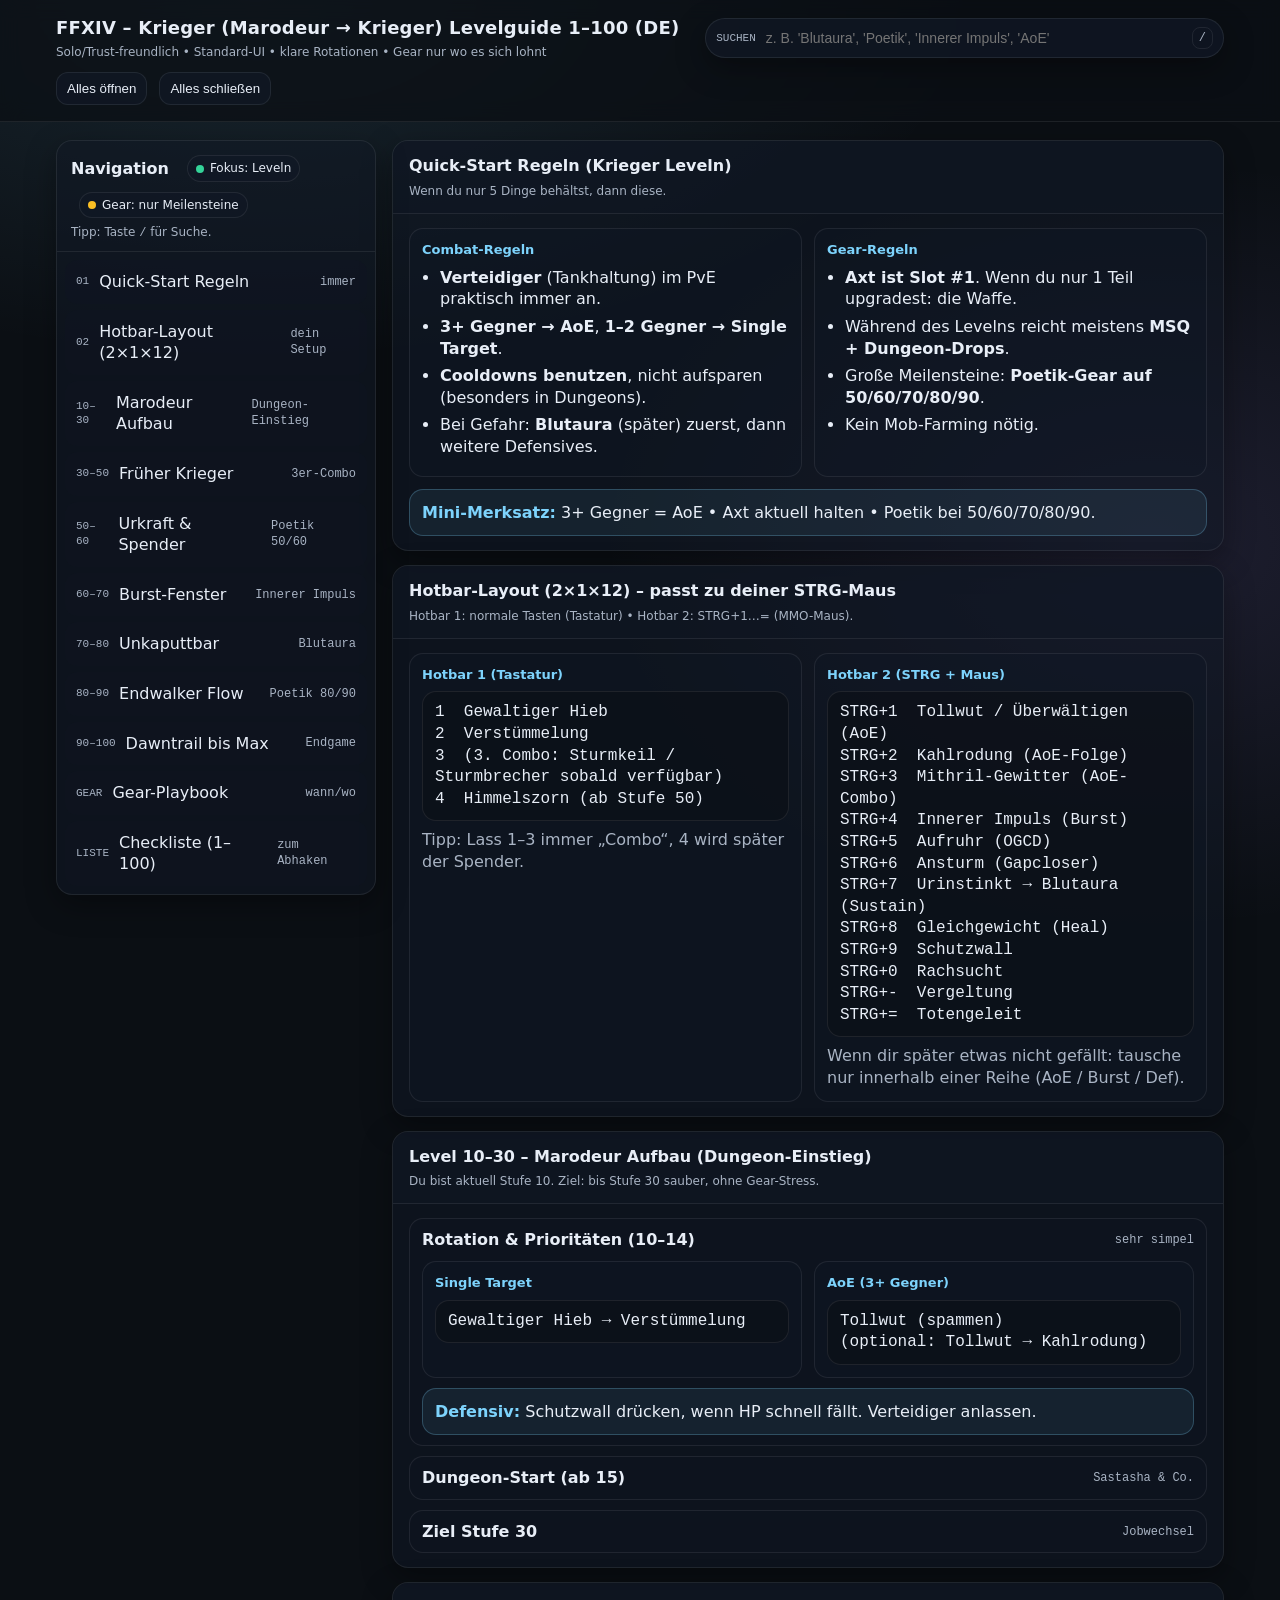
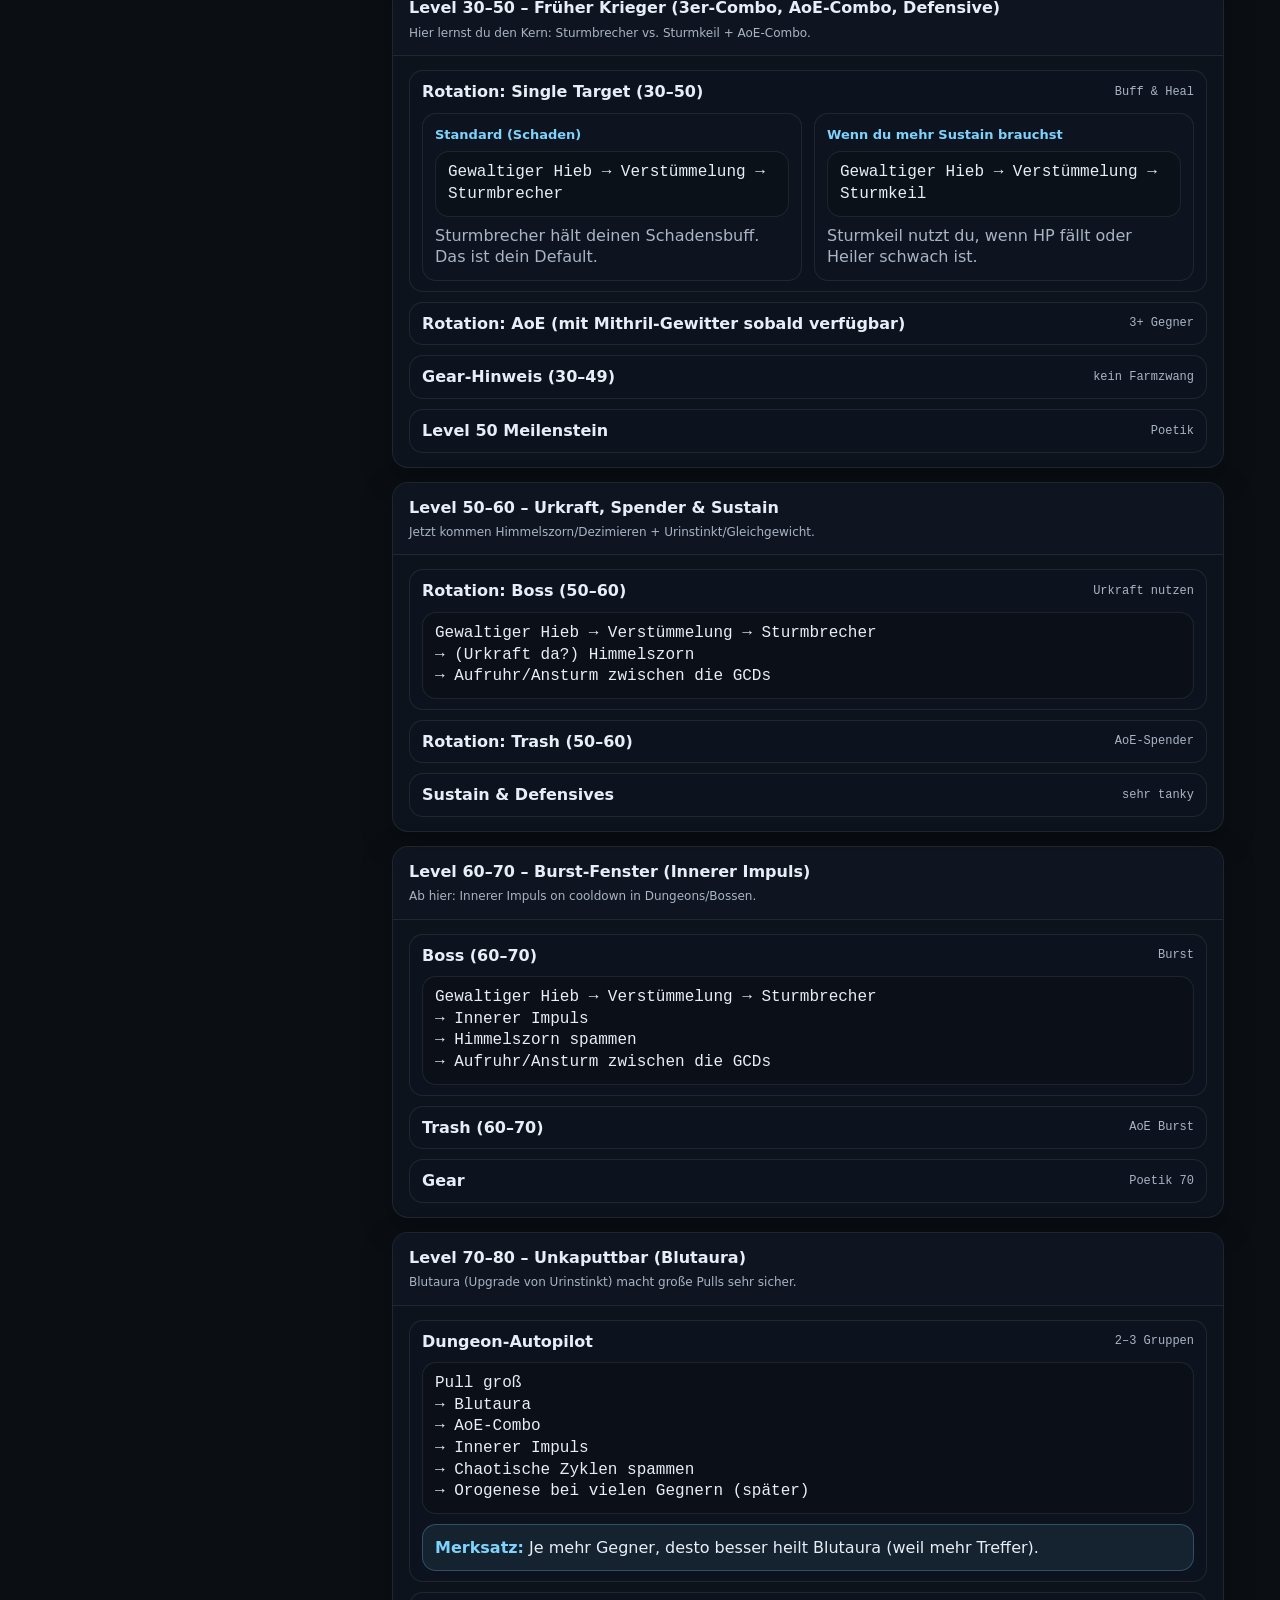
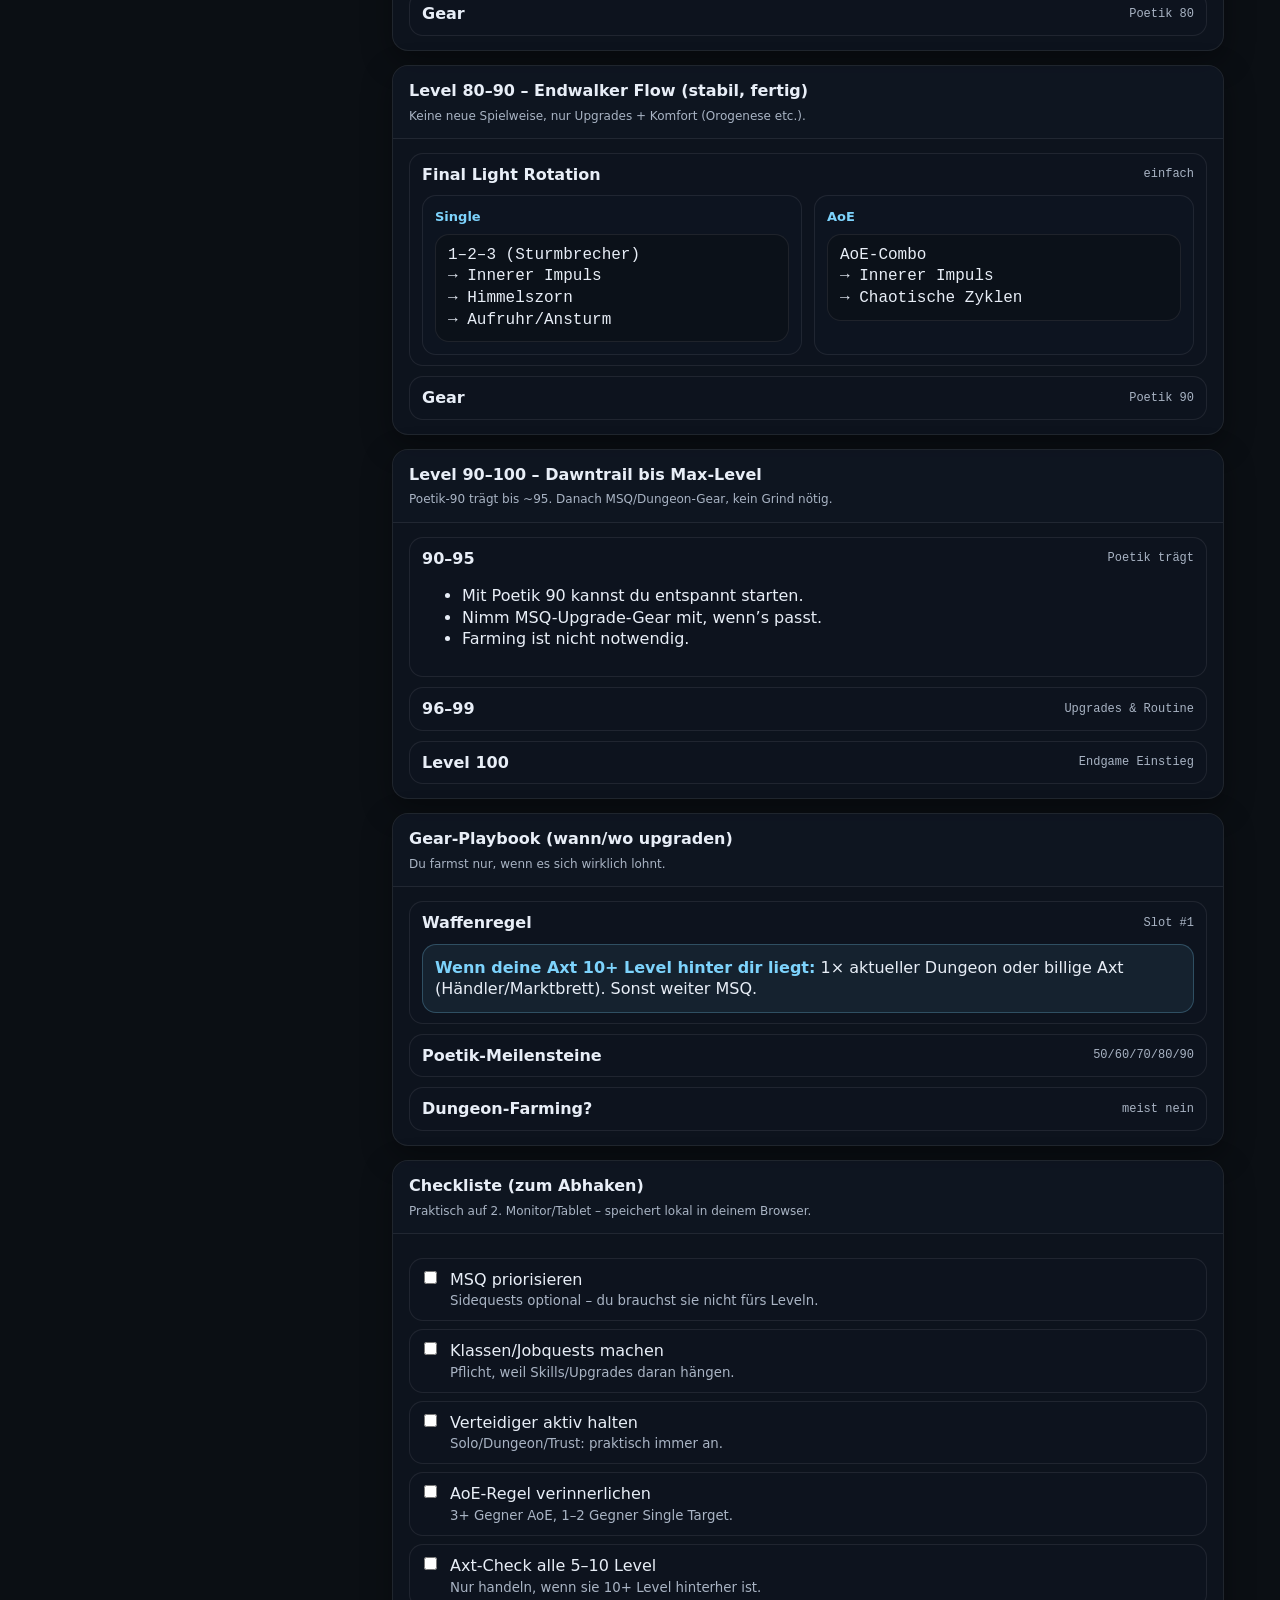
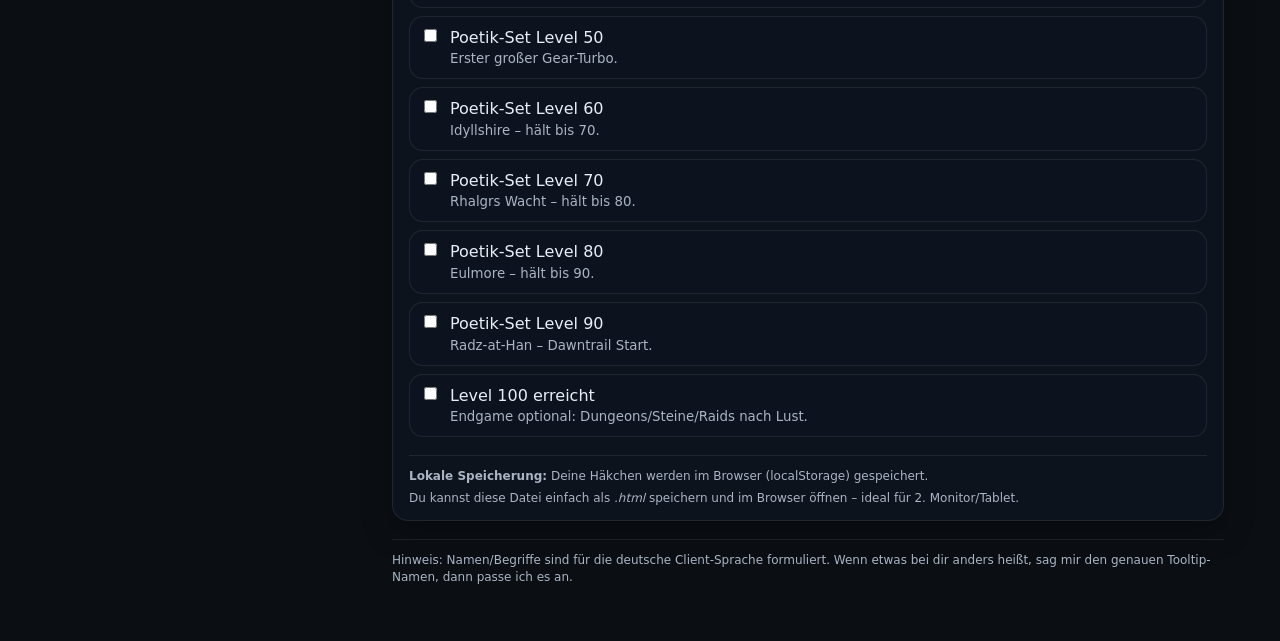
==== commit 2c86fbcc: "Update index.html" ====
--- a/index.html
+++ b/index.html
@@ -51,17 +51,18 @@
     @media (max-width: 980px){ .grid{grid-template-columns:1fr} }
 
     nav{
-        position:relative; /* Standard: NICHT sticky */
-        top:auto;
-      }
-      
-      /* Sticky Navigation NUR auf großen Screens */
-      @media (min-width: 1024px){
-        nav{
-          position:sticky;
-          top:86px;
-        }
-      }
+      position:sticky; top:86px;
+      border:1px solid var(--border);
+      background:rgba(17,24,38,.55);
+      border-radius:var(--radius);
+      box-shadow: var(--shadow);
+      overflow:hidden;
+    }
+
+    /* Tablet/Handy: Navigation NICHT sticky (verhindert Überdecken) */
+    @media (max-width: 980px){
+      nav{ position:static !important; top:auto !important; }
+    }
 
     .navHead{padding:14px 14px 10px; border-bottom:1px solid var(--border)}
     .navHead .small{color:var(--muted); font-size:12px}
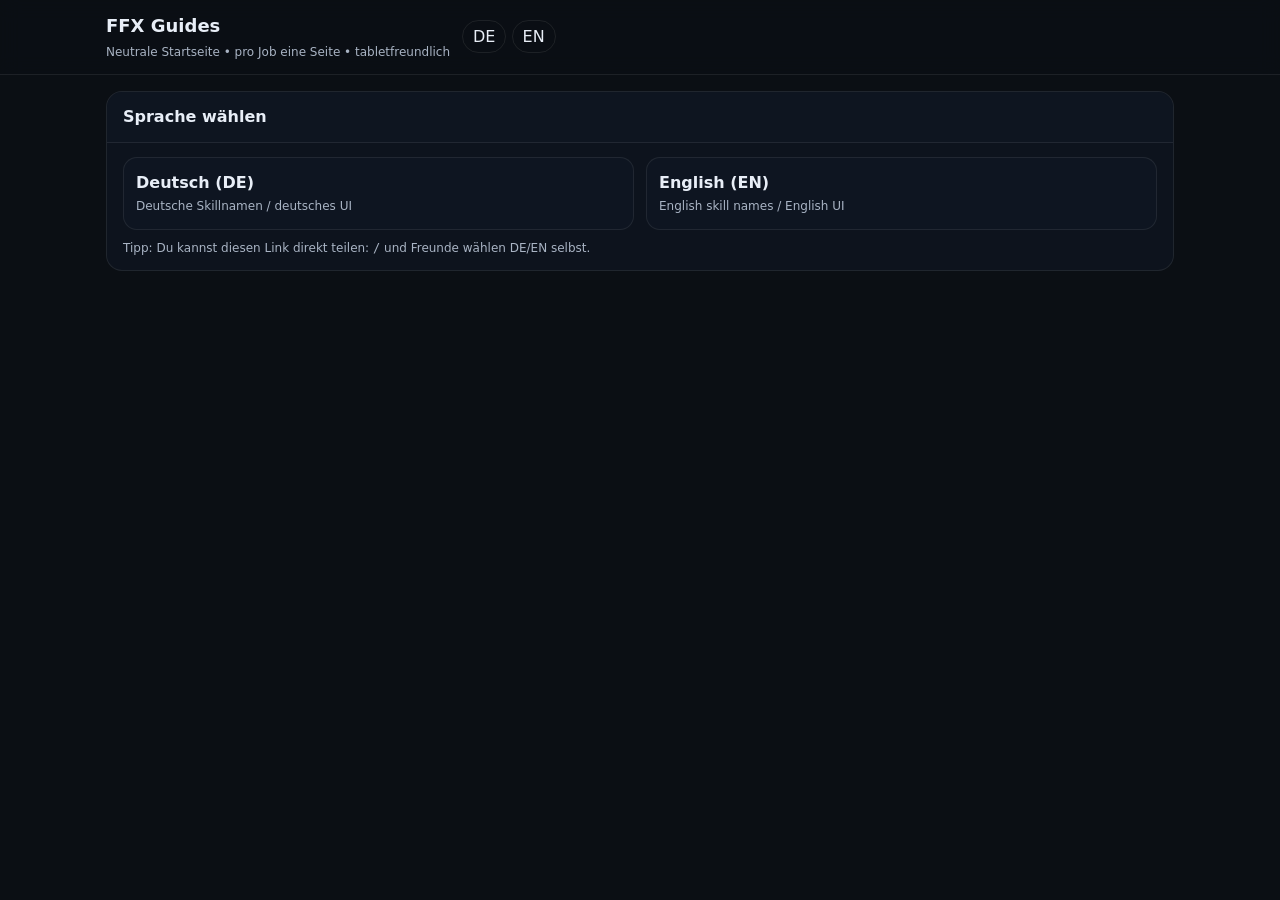
==== commit ad2a232d: "Add files via upload" ====
--- a/index.html
+++ b/index.html
@@ -1,646 +1,46 @@
-<!doctype html>
-<html lang="de">
-<head>
-  <meta charset="utf-8" />
-  <meta name="viewport" content="width=device-width, initial-scale=1" />
-  <title>FFXIV Krieger (Marodeur → Krieger) – Levelguide 1–100 (DE)</title>
-  <style>
-    :root{
-      --bg:#0b0f14; --panel:#111826; --panel2:#0f1623; --text:#e8eef7; --muted:#a9b4c4;
-      --accent:#7dd3fc; --accent2:#a78bfa; --ok:#34d399; --warn:#fbbf24; --bad:#fb7185;
-      --border:rgba(255,255,255,.08);
-      --shadow: 0 10px 30px rgba(0,0,0,.35);
-      --radius: 16px;
-      --mono: ui-monospace, SFMono-Regular, Menlo, Monaco, Consolas, "Liberation Mono", "Courier New", monospace;
-      --sans: ui-sans-serif, system-ui, -apple-system, Segoe UI, Roboto, Helvetica, Arial, "Apple Color Emoji","Segoe UI Emoji";
-    }
-    *{box-sizing:border-box}
-    body{
-      margin:0; font-family:var(--sans); color:var(--text); background:radial-gradient(1200px 600px at 20% 0%, rgba(125,211,252,.12), transparent 60%),
-      radial-gradient(1000px 700px at 90% 10%, rgba(167,139,250,.12), transparent 55%), var(--bg);
-      line-height:1.35;
-    }
-    a{color:var(--accent)}
-    header{
-      position:sticky; top:0; z-index:50;
-      backdrop-filter: blur(10px);
-      background: rgba(11,15,20,.75);
-      border-bottom:1px solid var(--border);
-    }
-    .wrap{max-width:1200px; margin:0 auto; padding:16px}
-    .topbar{display:flex; gap:12px; align-items:center; flex-wrap:wrap}
-    .title{
-      display:flex; flex-direction:column; gap:4px; margin-right:auto;
-    }
-    .title h1{font-size:18px; margin:0; letter-spacing:.2px}
-    .title p{margin:0; color:var(--muted); font-size:12px}
-    .pill{display:inline-flex; gap:8px; align-items:center; padding:8px 10px; border:1px solid var(--border);
-      background:rgba(17,24,38,.75); border-radius:999px; box-shadow: var(--shadow);
-    }
-    .pill input{background:transparent; border:0; color:var(--text); outline:none; width:min(420px, 70vw); font-size:14px}
-    .pill .kbd{font-family:var(--mono); font-size:12px; color:var(--muted); border:1px solid var(--border); padding:2px 6px; border-radius:8px}
-    .btn{
-      cursor:pointer; border:1px solid var(--border); background:rgba(17,24,38,.75);
-      color:var(--text); padding:8px 10px; border-radius:12px;
-    }
-    .btn:hover{border-color: rgba(125,211,252,.35)}
-
-    main{max-width:1200px; margin:0 auto; padding:18px 16px 56px}
-
-    .grid{display:grid; grid-template-columns: 320px 1fr; gap:16px; align-items:start}
-    @media (max-width: 980px){ .grid{grid-template-columns:1fr} }
-
-    nav{
-      position:sticky; top:86px;
-      border:1px solid var(--border);
-      background:rgba(17,24,38,.55);
-      border-radius:var(--radius);
-      box-shadow: var(--shadow);
-      overflow:hidden;
-    }
-
-    /* Tablet/Handy: Navigation NICHT sticky (verhindert Überdecken) */
-    @media (max-width: 980px){
-      nav{ position:static !important; top:auto !important; }
-    }
-
-    .navHead{padding:14px 14px 10px; border-bottom:1px solid var(--border)}
-    .navHead .small{color:var(--muted); font-size:12px}
-    .navList{padding:8px; display:grid; gap:6px}
-    .navList a{
-      text-decoration:none; color:var(--text);
-      padding:10px 10px; border-radius:12px; border:1px solid transparent;
-      background:rgba(15,22,35,.35);
-      display:flex; gap:10px; align-items:center;
-    }
-    .navList a:hover{border-color:rgba(125,211,252,.25)}
-    .tag{font-size:11px; color:var(--muted); font-family:var(--mono)}
-
-    .card{
-      border:1px solid var(--border);
-      background:rgba(17,24,38,.55);
-      border-radius:var(--radius);
-      box-shadow: var(--shadow);
-      overflow:hidden;
-      margin-bottom:14px;
-    }
-    .cardHeader{padding:14px 16px; border-bottom:1px solid var(--border); background:rgba(15,22,35,.55)}
-    .cardHeader h2{margin:0; font-size:16px}
-    .cardHeader p{margin:6px 0 0; color:var(--muted); font-size:12px}
-    .cardBody{padding:14px 16px}
-
-    details{border:1px solid var(--border); background:rgba(15,22,35,.35); border-radius:14px; padding:10px 12px;}
-    details + details{margin-top:10px}
-    summary{cursor:pointer; list-style:none; display:flex; align-items:center; gap:10px}
-    summary::-webkit-details-marker{display:none}
-    .sumTitle{font-weight:600}
-    .sumMeta{margin-left:auto; color:var(--muted); font-family:var(--mono); font-size:12px}
-
-    .cols{display:grid; grid-template-columns: 1fr 1fr; gap:12px}
-    @media (max-width: 820px){ .cols{grid-template-columns:1fr} }
-
-    .box{border:1px solid var(--border); background:rgba(17,24,38,.35); border-radius:14px; padding:12px}
-    .box h3{margin:0 0 8px; font-size:13px; color:var(--accent)}
-    .box ul{margin:0; padding-left:18px; color:var(--text)}
-    .box li{margin:6px 0}
-    .muted{color:var(--muted)}
-
-    .rot{
-      font-family:var(--mono);
-      border:1px solid var(--border);
-      background:rgba(11,15,20,.55);
-      border-radius:14px;
-      padding:10px 12px;
-      white-space:pre-wrap;
-      margin:8px 0 0;
-    }
-
-    .callout{border:1px solid rgba(125,211,252,.25); background:rgba(125,211,252,.08); border-radius:14px; padding:12px;}
-    .callout strong{color:var(--accent)}
-
-    .checklist{display:grid; gap:8px; margin-top:10px}
-    .chk{display:flex; gap:10px; align-items:flex-start; padding:10px; border-radius:14px; border:1px solid var(--border); background:rgba(15,22,35,.35)}
-    .chk input{margin-top:2px}
-    .chk span{color:var(--text)}
-    .chk small{display:block; color:var(--muted); margin-top:2px}
-
-    .footer{
-      margin-top:18px; color:var(--muted); font-size:12px;
-      border-top:1px solid var(--border);
-      padding-top:12px;
-    }
-
-    .hint{font-family:var(--mono); color:var(--muted); font-size:12px}
-    .badge{display:inline-flex; align-items:center; gap:6px; padding:4px 8px; border-radius:999px; border:1px solid var(--border);
-      background:rgba(17,24,38,.6); font-size:12px; margin-left:8px}
-    .dot{width:8px; height:8px; border-radius:999px; background:var(--ok)}
-    .dot.warn{background:var(--warn)}
-    .dot.bad{background:var(--bad)}
-
-    .hidden{display:none !important}
-  </style>
-</head>
-<body>
-<header>
-  <div class="wrap">
-    <div class="topbar">
-      <div class="title">
-        <h1>FFXIV – Krieger (Marodeur → Krieger) Levelguide 1–100 (DE)</h1>
-        <p>Solo/Trust-freundlich • Standard-UI • klare Rotationen • Gear nur wo es sich lohnt</p>
-      </div>
-
-      <div class="pill" title="Suche in Skills/Rotationen/Gear">
-        <span class="tag">SUCHEN</span>
-        <input id="q" placeholder="z. B. 'Blutaura', 'Poetik', 'Innerer Impuls', 'AoE'" />
-        <span class="kbd">/</span>
-      </div>
-
-      <button class="btn" id="expandAll">Alles öffnen</button>
-      <button class="btn" id="collapseAll">Alles schließen</button>
-    </div>
-  </div>
-</header>
-
-<main>
-  <div class="grid">
-    <nav>
-      <div class="navHead">
-        <div style="display:flex; align-items:center; gap:10px; flex-wrap:wrap">
-          <strong>Navigation</strong>
-          <span class="badge"><span class="dot"></span> Fokus: Leveln</span>
-          <span class="badge"><span class="dot warn"></span> Gear: nur Meilensteine</span>
-        </div>
-        <div class="small" style="margin-top:6px">Tipp: Taste <span class="hint">/</span> für Suche.</div>
-      </div>
-      <div class="navList">
-        <a href="#quick"><span class="tag">01</span> Quick-Start Regeln <span class="sumMeta">immer</span></a>
-        <a href="#layout"><span class="tag">02</span> Hotbar-Layout (2×1×12) <span class="sumMeta">dein Setup</span></a>
-        <a href="#p1"><span class="tag">10–30</span> Marodeur Aufbau <span class="sumMeta">Dungeon-Einstieg</span></a>
-        <a href="#p2"><span class="tag">30–50</span> Früher Krieger <span class="sumMeta">3er-Combo</span></a>
-        <a href="#p3"><span class="tag">50–60</span> Urkraft & Spender <span class="sumMeta">Poetik 50/60</span></a>
-        <a href="#p4"><span class="tag">60–70</span> Burst-Fenster <span class="sumMeta">Innerer Impuls</span></a>
-        <a href="#p5"><span class="tag">70–80</span> Unkaputtbar <span class="sumMeta">Blutaura</span></a>
-        <a href="#p6"><span class="tag">80–90</span> Endwalker Flow <span class="sumMeta">Poetik 80/90</span></a>
-        <a href="#p7"><span class="tag">90–100</span> Dawntrail bis Max <span class="sumMeta">Endgame</span></a>
-        <a href="#gear"><span class="tag">GEAR</span> Gear-Playbook <span class="sumMeta">wann/wo</span></a>
-        <a href="#check"><span class="tag">LISTE</span> Checkliste (1–100) <span class="sumMeta">zum Abhaken</span></a>
-      </div>
-    </nav>
-
-    <section>
-      <div class="card" id="quick">
-        <div class="cardHeader">
-          <h2>Quick-Start Regeln (Krieger Leveln)</h2>
-          <p>Wenn du nur 5 Dinge behältst, dann diese.</p>
-        </div>
-        <div class="cardBody">
-          <div class="cols">
-            <div class="box">
-              <h3>Combat-Regeln</h3>
-              <ul>
-                <li><strong>Verteidiger</strong> (Tankhaltung) im PvE praktisch immer an.</li>
-                <li><strong>3+ Gegner → AoE</strong>, <strong>1–2 Gegner → Single Target</strong>.</li>
-                <li><strong>Cooldowns benutzen</strong>, nicht aufsparen (besonders in Dungeons).</li>
-                <li>Bei Gefahr: <strong>Blutaura</strong> (später) zuerst, dann weitere Defensives.</li>
-              </ul>
-            </div>
-            <div class="box">
-              <h3>Gear-Regeln</h3>
-              <ul>
-                <li><strong>Axt ist Slot #1</strong>. Wenn du nur 1 Teil upgradest: die Waffe.</li>
-                <li>Während des Levelns reicht meistens <strong>MSQ + Dungeon-Drops</strong>.</li>
-                <li>Große Meilensteine: <strong>Poetik-Gear auf 50/60/70/80/90</strong>.</li>
-                <li>Kein Mob-Farming nötig.</li>
-              </ul>
-            </div>
-          </div>
-          <div class="callout" style="margin-top:12px">
-            <strong>Mini-Merksatz:</strong> 3+ Gegner = AoE • Axt aktuell halten • Poetik bei 50/60/70/80/90.
-          </div>
-        </div>
-      </div>
-
-      <div class="card" id="layout">
-        <div class="cardHeader">
-          <h2>Hotbar-Layout (2×1×12) – passt zu deiner STRG-Maus</h2>
-          <p>Hotbar 1: normale Tasten (Tastatur) • Hotbar 2: STRG+1…= (MMO-Maus).</p>
-        </div>
-        <div class="cardBody">
-          <div class="cols">
-            <div class="box">
-              <h3>Hotbar 1 (Tastatur)</h3>
-              <div class="rot">1  Gewaltiger Hieb
-2  Verstümmelung
-3  (3. Combo: Sturmkeil / Sturmbrecher sobald verfügbar)
-4  Himmelszorn (ab Stufe 50)
-</div>
-              <p class="muted" style="margin:8px 0 0">Tipp: Lass 1–3 immer „Combo“, 4 wird später der Spender.</p>
-            </div>
-            <div class="box">
-              <h3>Hotbar 2 (STRG + Maus)</h3>
-              <div class="rot">STRG+1  Tollwut / Überwältigen (AoE)
-STRG+2  Kahlrodung (AoE-Folge)
-STRG+3  Mithril-Gewitter (AoE-Combo)
-STRG+4  Innerer Impuls (Burst)
-STRG+5  Aufruhr (OGCD)
-STRG+6  Ansturm (Gapcloser)
-STRG+7  Urinstinkt → Blutaura (Sustain)
-STRG+8  Gleichgewicht (Heal)
-STRG+9  Schutzwall
-STRG+0  Rachsucht
-STRG+-  Vergeltung
-STRG+=  Totengeleit
-</div>
-              <p class="muted" style="margin:8px 0 0">Wenn dir später etwas nicht gefällt: tausche nur innerhalb einer Reihe (AoE / Burst / Def).</p>
-            </div>
-          </div>
-        </div>
-      </div>
-
-      <!-- Phase 10-30 -->
-      <div class="card" id="p1">
-        <div class="cardHeader">
-          <h2>Level 10–30 – Marodeur Aufbau (Dungeon-Einstieg)</h2>
-          <p>Du bist aktuell Stufe 10. Ziel: bis Stufe 30 sauber, ohne Gear-Stress.</p>
-        </div>
-        <div class="cardBody">
-          <details open>
-            <summary><span class="sumTitle">Rotation & Prioritäten (10–14)</span><span class="sumMeta">sehr simpel</span></summary>
-            <div class="cols" style="margin-top:10px">
-              <div class="box">
-                <h3>Single Target</h3>
-                <div class="rot">Gewaltiger Hieb → Verstümmelung</div>
-              </div>
-              <div class="box">
-                <h3>AoE (3+ Gegner)</h3>
-                <div class="rot">Tollwut (spammen)  
-(optional: Tollwut → Kahlrodung)</div>
-              </div>
-            </div>
-            <div class="callout" style="margin-top:10px"><strong>Defensiv:</strong> Schutzwall drücken, wenn HP schnell fällt. Verteidiger anlassen.</div>
-          </details>
-
-          <details>
-            <summary><span class="sumTitle">Dungeon-Start (ab 15)</span><span class="sumMeta">Sastasha & Co.</span></summary>
-            <div style="margin-top:10px" class="cols">
-              <div class="box">
-                <h3>Was du tust</h3>
-                <ul>
-                  <li>2 Gruppen pullen ist okay, wenn Heiler da ist.</li>
-                  <li>AoE halten: Tollwut (später AoE-Combo).</li>
-                  <li>Wenn’s brennt: Schutzwall.</li>
-                </ul>
-              </div>
-              <div class="box">
-                <h3>Gear-Hinweis</h3>
-                <ul>
-                  <li>Ein Durchlauf pro Dungeon reicht.</li>
-                  <li>Axt nur ersetzen, wenn sie <strong>10+ Level</strong> hinterherhinkt.</li>
-                  <li>Wenn nötig: Händler/Marktbrett „billigste passende Axt“.</li>
-                </ul>
-              </div>
-            </div>
-          </details>
-
-          <details>
-            <summary><span class="sumTitle">Ziel Stufe 30</span><span class="sumMeta">Jobwechsel</span></summary>
-            <div class="callout" style="margin-top:10px"><strong>Pflicht:</strong> Marodeur-Klassenquests bis 30 machen → dann Jobquest für <strong>Krieger</strong> und Job-Stein anlegen.</div>
-          </details>
-        </div>
-      </div>
-
-      <!-- Phase 30-50 -->
-      <div class="card" id="p2">
-        <div class="cardHeader">
-          <h2>Level 30–50 – Früher Krieger (3er-Combo, AoE-Combo, Defensive)</h2>
-          <p>Hier lernst du den Kern: Sturmbrecher vs. Sturmkeil + AoE-Combo.</p>
-        </div>
-        <div class="cardBody">
-          <details open>
-            <summary><span class="sumTitle">Rotation: Single Target (30–50)</span><span class="sumMeta">Buff & Heal</span></summary>
-            <div class="cols" style="margin-top:10px">
-              <div class="box">
-                <h3>Standard (Schaden)</h3>
-                <div class="rot">Gewaltiger Hieb → Verstümmelung → Sturmbrecher</div>
-                <p class="muted" style="margin:8px 0 0">Sturmbrecher hält deinen Schadensbuff. Das ist dein Default.</p>
-              </div>
-              <div class="box">
-                <h3>Wenn du mehr Sustain brauchst</h3>
-                <div class="rot">Gewaltiger Hieb → Verstümmelung → Sturmkeil</div>
-                <p class="muted" style="margin:8px 0 0">Sturmkeil nutzt du, wenn HP fällt oder Heiler schwach ist.</p>
-              </div>
-            </div>
-          </details>
-
-          <details>
-            <summary><span class="sumTitle">Rotation: AoE (mit Mithril-Gewitter sobald verfügbar)</span><span class="sumMeta">3+ Gegner</span></summary>
-            <div class="rot" style="margin-top:10px">Tollwut → Kahlrodung → Mithril-Gewitter</div>
-          </details>
-
-          <details>
-            <summary><span class="sumTitle">Gear-Hinweis (30–49)</span><span class="sumMeta">kein Farmzwang</span></summary>
-            <div class="cols" style="margin-top:10px">
-              <div class="box">
-                <h3>Wann du etwas tust</h3>
-                <ul>
-                  <li>Nur wenn die <strong>Axt</strong> 10+ Level hinterher ist.</li>
-                  <li>Sonst: MSQ + Dungeon-Drops reichen.</li>
-                </ul>
-              </div>
-              <div class="box">
-                <h3>Gute „Einmal mitnehmen“-Dungeons</h3>
-                <ul>
-                  <li>Brayflox’ Langrast</li>
-                  <li>Steinwacht</li>
-                  <li>jeweils 1× reicht</li>
-                </ul>
-              </div>
-            </div>
-          </details>
-
-          <details>
-            <summary><span class="sumTitle">Level 50 Meilenstein</span><span class="sumMeta">Poetik</span></summary>
-            <div class="callout" style="margin-top:10px"><strong>Jetzt lohnt Gear aktiv:</strong> Poetik-Set + Axt holen (Level 50). Danach ist 50–60 super entspannt.</div>
-          </details>
-        </div>
-      </div>
-
-      <!-- Phase 50-60 -->
-      <div class="card" id="p3">
-        <div class="cardHeader">
-          <h2>Level 50–60 – Urkraft, Spender & Sustain</h2>
-          <p>Jetzt kommen Himmelszorn/Dezimieren + Urinstinkt/Gleichgewicht.</p>
-        </div>
-        <div class="cardBody">
-          <details open>
-            <summary><span class="sumTitle">Rotation: Boss (50–60)</span><span class="sumMeta">Urkraft nutzen</span></summary>
-            <div class="rot" style="margin-top:10px">Gewaltiger Hieb → Verstümmelung → Sturmbrecher
-→ (Urkraft da?) Himmelszorn
-→ Aufruhr/Ansturm zwischen die GCDs</div>
-          </details>
-
-          <details>
-            <summary><span class="sumTitle">Rotation: Trash (50–60)</span><span class="sumMeta">AoE-Spender</span></summary>
-            <div class="rot" style="margin-top:10px">Tollwut → Kahlrodung → Mithril-Gewitter
-→ (Urkraft da?) Dezimieren</div>
-          </details>
-
-          <details>
-            <summary><span class="sumTitle">Sustain & Defensives</span><span class="sumMeta">sehr tanky</span></summary>
-            <div class="cols" style="margin-top:10px">
-              <div class="box">
-                <h3>Wenn es wehtut</h3>
-                <ul>
-                  <li><strong>Urinstinkt</strong> (später Upgrade) aktivieren</li>
-                  <li>Bei Bedarf <strong>Gleichgewicht</strong> als Sofort-Heal</li>
-                </ul>
-              </div>
-              <div class="box">
-                <h3>Gear</h3>
-                <ul>
-                  <li>Poetik auf 50 holen, auf 60 erneut Poetik (Idyllshire).</li>
-                  <li>Dazwischen nichts farmen nötig.</li>
-                </ul>
-              </div>
-            </div>
-          </details>
-        </div>
-      </div>
-
-      <!-- Phase 60-70 -->
-      <div class="card" id="p4">
-        <div class="cardHeader">
-          <h2>Level 60–70 – Burst-Fenster (Innerer Impuls)</h2>
-          <p>Ab hier: Innerer Impuls on cooldown in Dungeons/Bossen.</p>
-        </div>
-        <div class="cardBody">
-          <details open>
-            <summary><span class="sumTitle">Boss (60–70)</span><span class="sumMeta">Burst</span></summary>
-            <div class="rot" style="margin-top:10px">Gewaltiger Hieb → Verstümmelung → Sturmbrecher
-→ Innerer Impuls
-→ Himmelszorn spammen
-→ Aufruhr/Ansturm zwischen die GCDs</div>
-          </details>
-          <details>
-            <summary><span class="sumTitle">Trash (60–70)</span><span class="sumMeta">AoE Burst</span></summary>
-            <div class="rot" style="margin-top:10px">AoE-Combo
-→ Innerer Impuls
-→ Dezimieren (später: Chaotische Zyklen) spammen</div>
-          </details>
-          <details>
-            <summary><span class="sumTitle">Gear</span><span class="sumMeta">Poetik 70</span></summary>
-            <div class="callout" style="margin-top:10px"><strong>Level 70:</strong> Poetik-Set + Axt (Rhalgrs Wacht). Dazwischen reicht dein Gear.</div>
-          </details>
-        </div>
-      </div>
-
-      <!-- Phase 70-80 -->
-      <div class="card" id="p5">
-        <div class="cardHeader">
-          <h2>Level 70–80 – Unkaputtbar (Blutaura)</h2>
-          <p>Blutaura (Upgrade von Urinstinkt) macht große Pulls sehr sicher.</p>
-        </div>
-        <div class="cardBody">
-          <details open>
-            <summary><span class="sumTitle">Dungeon-Autopilot</span><span class="sumMeta">2–3 Gruppen</span></summary>
-            <div class="rot" style="margin-top:10px">Pull groß
-→ Blutaura
-→ AoE-Combo
-→ Innerer Impuls
-→ Chaotische Zyklen spammen
-→ Orogenese bei vielen Gegnern (später)</div>
-            <div class="callout" style="margin-top:10px"><strong>Merksatz:</strong> Je mehr Gegner, desto besser heilt Blutaura (weil mehr Treffer).</div>
-          </details>
-          <details>
-            <summary><span class="sumTitle">Gear</span><span class="sumMeta">Poetik 80</span></summary>
-            <div class="callout" style="margin-top:10px"><strong>Level 80:</strong> Poetik-Set + Axt (Eulmore). Bis dahin reicht 70er Gear.</div>
-          </details>
-        </div>
-      </div>
-
-      <!-- Phase 80-90 -->
-      <div class="card" id="p6">
-        <div class="cardHeader">
-          <h2>Level 80–90 – Endwalker Flow (stabil, fertig)</h2>
-          <p>Keine neue Spielweise, nur Upgrades + Komfort (Orogenese etc.).</p>
-        </div>
-        <div class="cardBody">
-          <details open>
-            <summary><span class="sumTitle">Final Light Rotation</span><span class="sumMeta">einfach</span></summary>
-            <div class="cols" style="margin-top:10px">
-              <div class="box">
-                <h3>Single</h3>
-                <div class="rot">1–2–3 (Sturmbrecher)
-→ Innerer Impuls
-→ Himmelszorn
-→ Aufruhr/Ansturm</div>
-              </div>
-              <div class="box">
-                <h3>AoE</h3>
-                <div class="rot">AoE-Combo
-→ Innerer Impuls
-→ Chaotische Zyklen</div>
-              </div>
-            </div>
-          </details>
-          <details>
-            <summary><span class="sumTitle">Gear</span><span class="sumMeta">Poetik 90</span></summary>
-            <div class="callout" style="margin-top:10px"><strong>Level 90:</strong> Poetik-Set + Axt (Radz-at-Han). Perfekt als Start in Dawntrail.</div>
-          </details>
-        </div>
-      </div>
-
-      <!-- Phase 90-100 -->
-      <div class="card" id="p7">
-        <div class="cardHeader">
-          <h2>Level 90–100 – Dawntrail bis Max-Level</h2>
-          <p>Poetik-90 trägt bis ~95. Danach MSQ/Dungeon-Gear, kein Grind nötig.</p>
-        </div>
-        <div class="cardBody">
-          <details open>
-            <summary><span class="sumTitle">90–95</span><span class="sumMeta">Poetik trägt</span></summary>
-            <ul>
-              <li>Mit Poetik 90 kannst du entspannt starten.</li>
-              <li>Nimm MSQ-Upgrade-Gear mit, wenn’s passt.</li>
-              <li>Farming ist nicht notwendig.</li>
-            </ul>
-          </details>
-          <details>
-            <summary><span class="sumTitle">96–99</span><span class="sumMeta">Upgrades & Routine</span></summary>
-            <ul>
-              <li>Rotation bleibt gleich, nur Potency/QoL-Verbesserungen.</li>
-              <li>Wichtigster Slot bleibt die Axt; Dungeon-Drops einfach mitnehmen.</li>
-            </ul>
-          </details>
-          <details>
-            <summary><span class="sumTitle">Level 100</span><span class="sumMeta">Endgame Einstieg</span></summary>
-            <div class="callout" style="margin-top:10px"><strong>Nach MSQ:</strong> MSQ-Endgear + Dungeons/Steine/Normale Raids nach Wunsch. Für „nur PvE normal“ reicht MSQ/Dungeon.</div>
-          </details>
-        </div>
-      </div>
-
-      <div class="card" id="gear">
-        <div class="cardHeader">
-          <h2>Gear-Playbook (wann/wo upgraden)</h2>
-          <p>Du farmst nur, wenn es sich wirklich lohnt.</p>
-        </div>
-        <div class="cardBody">
-          <details open>
-            <summary><span class="sumTitle">Waffenregel</span><span class="sumMeta">Slot #1</span></summary>
-            <div class="callout" style="margin-top:10px"><strong>Wenn deine Axt 10+ Level hinter dir liegt:</strong> 1× aktueller Dungeon oder billige Axt (Händler/Marktbrett). Sonst weiter MSQ.</div>
-          </details>
-          <details>
-            <summary><span class="sumTitle">Poetik-Meilensteine</span><span class="sumMeta">50/60/70/80/90</span></summary>
-            <ul>
-              <li><strong>50:</strong> Poetik-Set + Axt (Mor Dhona)</li>
-              <li><strong>60:</strong> Poetik-Set + Axt (Idyllshire)</li>
-              <li><strong>70:</strong> Poetik-Set + Axt (Rhalgrs Wacht)</li>
-              <li><strong>80:</strong> Poetik-Set + Axt (Eulmore)</li>
-              <li><strong>90:</strong> Poetik-Set + Axt (Radz-at-Han)</li>
-            </ul>
-            <p class="muted">Wenn dir ein Ort noch fehlt: erst MSQ weiter, dann ist der Vendor verfügbar.</p>
-          </details>
-          <details>
-            <summary><span class="sumTitle">Dungeon-Farming?</span><span class="sumMeta">meist nein</span></summary>
-            <ul>
-              <li>Während des Levelns: <strong>kein Grind nötig</strong>.</li>
-              <li>Ein Dungeon lohnt sich höchstens, wenn du die Waffe dringend brauchst.</li>
-              <li>Ab Max-Level farmst du nur, wenn du Endgame-Progress willst.</li>
-            </ul>
-          </details>
-        </div>
-      </div>
-
-      <div class="card" id="check">
-        <div class="cardHeader">
-          <h2>Checkliste (zum Abhaken)</h2>
-          <p>Praktisch auf 2. Monitor/Tablet – speichert lokal in deinem Browser.</p>
-        </div>
-        <div class="cardBody">
-          <div class="checklist" id="checklist">
-            <label class="chk"><input type="checkbox" data-key="msq"/><span>MSQ priorisieren <small>Sidequests optional – du brauchst sie nicht fürs Leveln.</small></span></label>
-            <label class="chk"><input type="checkbox" data-key="classq"/><span>Klassen/Jobquests machen <small>Pflicht, weil Skills/Upgrades daran hängen.</small></span></label>
-            <label class="chk"><input type="checkbox" data-key="stance"/><span>Verteidiger aktiv halten <small>Solo/Dungeon/Trust: praktisch immer an.</small></span></label>
-            <label class="chk"><input type="checkbox" data-key="aoe"/><span>AoE-Regel verinnerlichen <small>3+ Gegner AoE, 1–2 Gegner Single Target.</small></span></label>
-            <label class="chk"><input type="checkbox" data-key="weapon"/><span>Axt-Check alle 5–10 Level <small>Nur handeln, wenn sie 10+ Level hinterher ist.</small></span></label>
-            <label class="chk"><input type="checkbox" data-key="poe50"/><span>Poetik-Set Level 50 <small>Erster großer Gear-Turbo.</small></span></label>
-            <label class="chk"><input type="checkbox" data-key="poe60"/><span>Poetik-Set Level 60 <small>Idyllshire – hält bis 70.</small></span></label>
-            <label class="chk"><input type="checkbox" data-key="poe70"/><span>Poetik-Set Level 70 <small>Rhalgrs Wacht – hält bis 80.</small></span></label>
-            <label class="chk"><input type="checkbox" data-key="poe80"/><span>Poetik-Set Level 80 <small>Eulmore – hält bis 90.</small></span></label>
-            <label class="chk"><input type="checkbox" data-key="poe90"/><span>Poetik-Set Level 90 <small>Radz-at-Han – Dawntrail Start.</small></span></label>
-            <label class="chk"><input type="checkbox" data-key="max"/><span>Level 100 erreicht <small>Endgame optional: Dungeons/Steine/Raids nach Lust.</small></span></label>
-          </div>
-          <div class="footer">
-            <div><strong>Lokale Speicherung:</strong> Deine Häkchen werden im Browser (localStorage) gespeichert.</div>
-            <div class="muted" style="margin-top:6px">Du kannst diese Datei einfach als <em>.html</em> speichern und im Browser öffnen – ideal für 2. Monitor/Tablet.</div>
-          </div>
-        </div>
-      </div>
-
-      <div class="footer">
-        <div>Hinweis: Namen/Begriffe sind für die deutsche Client-Sprache formuliert. Wenn etwas bei dir anders heißt, sag mir den genauen Tooltip-Namen, dann passe ich es an.</div>
-      </div>
-
-    </section>
-  </div>
-</main>
-
-<script>
-  // Search (/) focus
-  const q = document.getElementById('q');
-  window.addEventListener('keydown', (e) => {
-    if (e.key === '/' && document.activeElement !== q) {
-      e.preventDefault();
-      q.focus();
-    }
-    if (e.key === 'Escape' && document.activeElement === q) {
-      q.blur();
-      q.value = '';
-      runSearch('');
-    }
-  });
-
-  // Expand / collapse all
-  const expandAll = document.getElementById('expandAll');
-  const collapseAll = document.getElementById('collapseAll');
-  const allDetails = () => Array.from(document.querySelectorAll('details'));
-
-  expandAll.addEventListener('click', () => allDetails().forEach(d => d.open = true));
-  collapseAll.addEventListener('click', () => allDetails().forEach(d => d.open = false));
-
-  // Search filter: hides cards/sections that don't match
-  function runSearch(term){
-    const t = term.trim().toLowerCase();
-    const cards = Array.from(document.querySelectorAll('.card'));
-    if (!t){ cards.forEach(c => c.classList.remove('hidden')); return; }
-
-    cards.forEach(c => {
-      const text = c.innerText.toLowerCase();
-      const ok = text.includes(t);
-      c.classList.toggle('hidden', !ok);
-    });
-  }
-  q.addEventListener('input', () => runSearch(q.value));
-
-  // Checklist persistence
-  const keyPrefix = 'ffxiv_war_guide_';
-  const checklist = document.getElementById('checklist');
-  const boxes = Array.from(checklist.querySelectorAll('input[type="checkbox"]'));
-
-  // load
-  boxes.forEach(b => {
-    const k = keyPrefix + b.dataset.key;
-    const v = localStorage.getItem(k);
-    if (v === '1') b.checked = true;
-  });
-
-  // save
-  boxes.forEach(b => {
-    b.addEventListener('change', () => {
-      const k = keyPrefix + b.dataset.key;
-      localStorage.setItem(k, b.checked ? '1' : '0');
-    });
-  });
-</script>
-</body>
-</html>
+<!doctype html>
+<html lang="de">
+<head>
+  <meta charset="utf-8" />
+  <meta name="viewport" content="width=device-width, initial-scale=1" />
+  <title>FFX Guides – Sprache wählen</title>
+  <link rel="stylesheet" href="assets/css/site.css" />
+  <script defer src="assets/js/site.js"></script>
+</head>
+<body>
+<header>
+  <div class="wrap">
+    <div class="toprow">
+      <div>
+        <h1>FFX Guides</h1>
+        <div class="sub">Neutrale Startseite • pro Job eine Seite • tabletfreundlich</div>
+      </div>
+      <div class="lang">
+        <a data-lang="de" href="#">DE</a>
+        <a data-lang="en" href="#">EN</a>
+      </div>
+      <div class="version" data-version></div>
+    </div>
+  </div>
+</header>
+
+<main>
+  <div class="card">
+    <div class="cardHeader"><h2>Sprache wählen</h2></div>
+    <div class="cardBody">
+      <div class="hero">
+        <a class="bigbtn" href="de/">
+          <strong>Deutsch (DE)</strong><br>
+          <span class="note">Deutsche Skillnamen / deutsches UI</span>
+        </a>
+        <a class="bigbtn" href="en/">
+          <strong>English (EN)</strong><br>
+          <span class="note">English skill names / English UI</span>
+        </a>
+      </div>
+      <div class="note">Tipp: Du kannst diesen Link direkt teilen: <code>/</code> und Freunde wählen DE/EN selbst.</div>
+    </div>
+  </div>
+</main>
+</body>
+</html>
--- a/assets/css/site.css
+++ b/assets/css/site.css
@@ -0,0 +1,45 @@
+:root{
+  --bg:#0b0f14; --panel:#111826; --panel2:#0f1623;
+  --text:#e8eef7; --muted:#a9b4c4; --border:rgba(255,255,255,.08);
+  --accent:#7dd3fc; --radius:16px;
+}
+*{box-sizing:border-box}
+body{margin:0;font-family:system-ui;background:var(--bg);color:var(--text);line-height:1.35}
+a{color:var(--accent);text-decoration:none}
+header{position:sticky;top:0;background:rgba(11,15,20,.85);backdrop-filter:blur(10px);
+  border-bottom:1px solid var(--border);z-index:50}
+.wrap{max-width:1100px;margin:0 auto;padding:14px 16px}
+.toprow{display:flex;gap:12px;align-items:center;flex-wrap:wrap}
+h1{font-size:18px;margin:0}
+.sub{color:var(--muted);font-size:12px;margin:6px 0 0}
+.version{margin-left:auto;color:var(--muted);font-size:12px}
+.lang a{padding:6px 10px;border:1px solid var(--border);border-radius:999px;color:var(--text)}
+.lang a.active{border-color:rgba(125,211,252,.35)}
+
+main{max-width:1100px;margin:0 auto;padding:16px}
+.grid{display:grid;grid-template-columns:260px 1fr;gap:14px;align-items:start}
+@media (max-width: 980px){ .grid{grid-template-columns:1fr} }
+
+nav{border:1px solid var(--border);border-radius:var(--radius);background:rgba(17,24,38,.55);overflow:hidden}
+/* Tablet/Handy: NICHT sticky, damit nichts überdeckt */
+@media (max-width: 980px){ nav{position:static!important} }
+@media (min-width: 981px){ nav{position:sticky;top:86px} }
+
+.navHead{padding:12px;border-bottom:1px solid var(--border);color:var(--muted);font-size:12px}
+.navList{display:grid;gap:6px;padding:10px}
+.navList a{padding:10px;border-radius:12px;background:rgba(15,22,35,.35);border:1px solid transparent;color:var(--text)}
+.navList a:hover{border-color:rgba(125,211,252,.25)}
+
+.card{border:1px solid var(--border);border-radius:var(--radius);background:rgba(17,24,38,.55);overflow:hidden;margin-bottom:14px}
+.cardHeader{padding:14px 16px;border-bottom:1px solid var(--border);background:rgba(15,22,35,.55)}
+.cardHeader h2{margin:0;font-size:16px}
+.cardBody{padding:14px 16px}
+
+.rot{font-family:ui-monospace, Menlo, Consolas, monospace;background:rgba(0,0,0,.25);
+  border:1px solid var(--border);padding:10px;border-radius:12px;white-space:pre-wrap}
+.skill{font-weight:700}
+.hero{display:grid;gap:12px;grid-template-columns:1fr 1fr}
+@media (max-width: 720px){ .hero{grid-template-columns:1fr} }
+.bigbtn{display:block;padding:14px 12px;border:1px solid var(--border);border-radius:14px;background:rgba(17,24,38,.55);color:var(--text)}
+.bigbtn:hover{border-color:rgba(125,211,252,.35)}
+.note{color:var(--muted);font-size:12px;margin-top:10px}
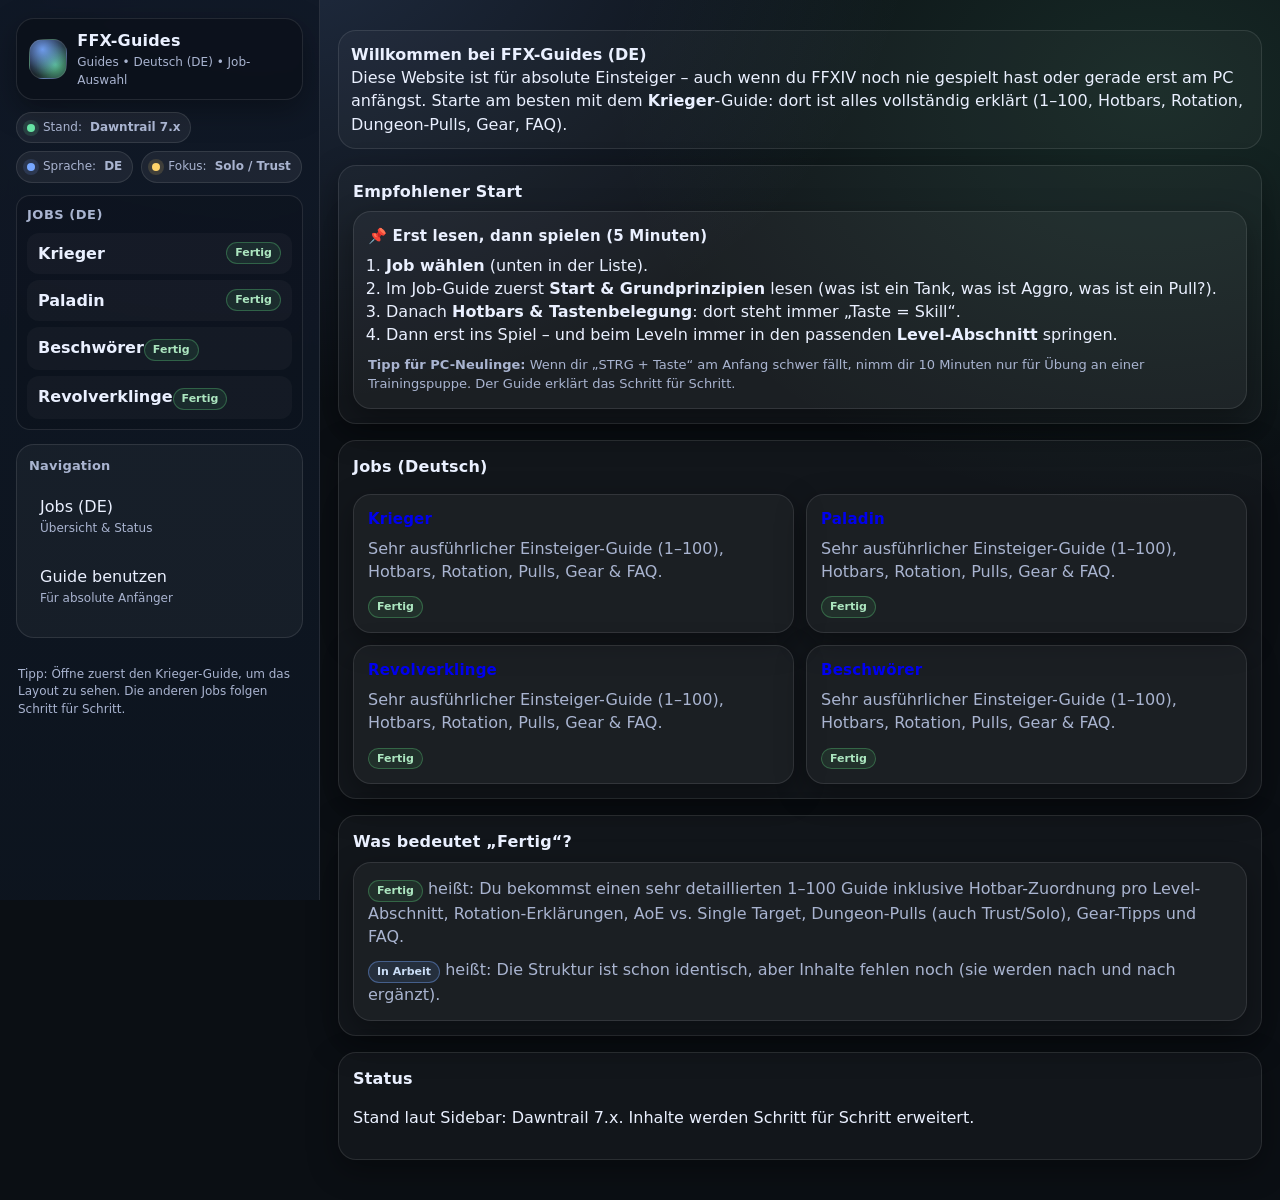
==== commit 0d2775d4: "Add files via upload" ====
--- a/index.html
+++ b/index.html
@@ -1,46 +1,84 @@
-<!doctype html>
-<html lang="de">
-<head>
-  <meta charset="utf-8" />
-  <meta name="viewport" content="width=device-width, initial-scale=1" />
-  <title>FFX Guides – Sprache wählen</title>
-  <link rel="stylesheet" href="assets/css/site.css" />
-  <script defer src="assets/js/site.js"></script>
-</head>
-<body>
-<header>
-  <div class="wrap">
-    <div class="toprow">
-      <div>
-        <h1>FFX Guides</h1>
-        <div class="sub">Neutrale Startseite • pro Job eine Seite • tabletfreundlich</div>
-      </div>
-      <div class="lang">
-        <a data-lang="de" href="#">DE</a>
-        <a data-lang="en" href="#">EN</a>
-      </div>
-      <div class="version" data-version></div>
-    </div>
-  </div>
-</header>
-
-<main>
-  <div class="card">
-    <div class="cardHeader"><h2>Sprache wählen</h2></div>
-    <div class="cardBody">
-      <div class="hero">
-        <a class="bigbtn" href="de/">
-          <strong>Deutsch (DE)</strong><br>
-          <span class="note">Deutsche Skillnamen / deutsches UI</span>
-        </a>
-        <a class="bigbtn" href="en/">
-          <strong>English (EN)</strong><br>
-          <span class="note">English skill names / English UI</span>
-        </a>
-      </div>
-      <div class="note">Tipp: Du kannst diesen Link direkt teilen: <code>/</code> und Freunde wählen DE/EN selbst.</div>
-    </div>
-  </div>
-</main>
-</body>
-</html>
+<!doctype html>
+<html lang="de">
+<head>
+  <meta charset="utf-8" />
+  <meta name="viewport" content="width=device-width, initial-scale=1" />
+  <title>FFX Guides Website</title>
+  <meta name="description" content="FFXIV Einsteiger-Guides (DE). Weiterleitung zur deutschen Startseite." />
+
+  <!-- Global assets (root-level) -->
+  <link rel="stylesheet" href="assets/css/site.css" />
+  <script defer src="assets/js/site.js"></script>
+
+  <!-- Sofortige Weiterleitung (statisch, GitHub Pages-freundlich) -->
+  <meta http-equiv="refresh" content="0; url=de/" />
+
+  <style>
+    /* Minimaler Fallback, falls CSS noch nicht lädt */
+    .wrap{max-width:980px;margin:0 auto;padding:24px}
+    .langgrid{display:grid;grid-template-columns:repeat(2,minmax(0,1fr));gap:12px}
+    @media (max-width:720px){.langgrid{grid-template-columns:1fr}}
+    .langcard{display:block;text-decoration:none}
+    .badge{
+      display:inline-block;
+      padding: 2px 8px;
+      border-radius: 999px;
+      font-size: 11px;
+      font-weight: 900;
+      border: 1px solid rgba(255,255,255,0.12);
+      background: rgba(255,255,255,0.04);
+      color: rgba(255,255,255,0.75);
+      white-space:nowrap;
+    }
+    .badge.ok{border-color: rgba(90,200,120,0.35); background: rgba(90,200,120,0.10); color: rgba(180,240,200,0.95);}
+    .badge.soon{border-color: rgba(255,200,80,0.35); background: rgba(255,200,80,0.10); color: rgba(255,235,200,0.95);}
+  </style>
+
+  <script>
+    // JS-Redirect als Backup (meta refresh reicht meist; das hier ist nur zusätzlicher Schutz).
+    (function () {
+      try {
+        // Verhindert "Back" auf die Redirect-Seite.
+        window.location.replace("de/");
+      } catch (e) {
+        // Wenn etwas blockiert: Fallback-Link unten.
+      }
+    })();
+  </script>
+</head>
+
+<body>
+  <div class="wrap">
+    <div class="callout" style="margin:12px 0 16px;">
+      <strong>Weiterleitung…</strong><br />
+      Du wirst zur deutschen Startseite weitergeleitet. Falls das nicht klappt, nutze den Link unten.
+    </div>
+
+    <section class="section anchor" id="language">
+      <h2>Sprache wählen</h2>
+
+      <div class="langgrid">
+        <a class="card langcard" href="de/">
+          <h3 style="margin:0 0 6px;">Deutsch (DE)</h3>
+          <p class="muted" style="margin:0 0 10px;">Aktuell verfügbar. Sehr detaillierte Einsteiger-Guides.</p>
+          <span class="badge ok">Starten</span>
+        </a>
+
+        <div class="card" aria-disabled="true" style="opacity:0.75;">
+          <h3 style="margin:0 0 6px;">English (EN)</h3>
+          <p class="muted" style="margin:0 0 10px;">Vorbereitet, aber aktuell nicht aktiv.</p>
+          <span class="badge soon">Coming soon</span>
+        </div>
+      </div>
+
+      <div class="note" style="margin-top:12px;">
+        <b>Tipp:</b> Wenn du komplett neu in FFXIV bist, starte im DE-Bereich beim ersten fertigen Job-Guide (aktuell Krieger).
+      </div>
+    </section>
+
+    <div class="footer" style="margin-top:18px;">
+      Wenn du nicht weitergeleitet wirst: <a href="de/">Zur deutschen Startseite</a>
+    </div>
+  </div>
+</body>
+</html>
